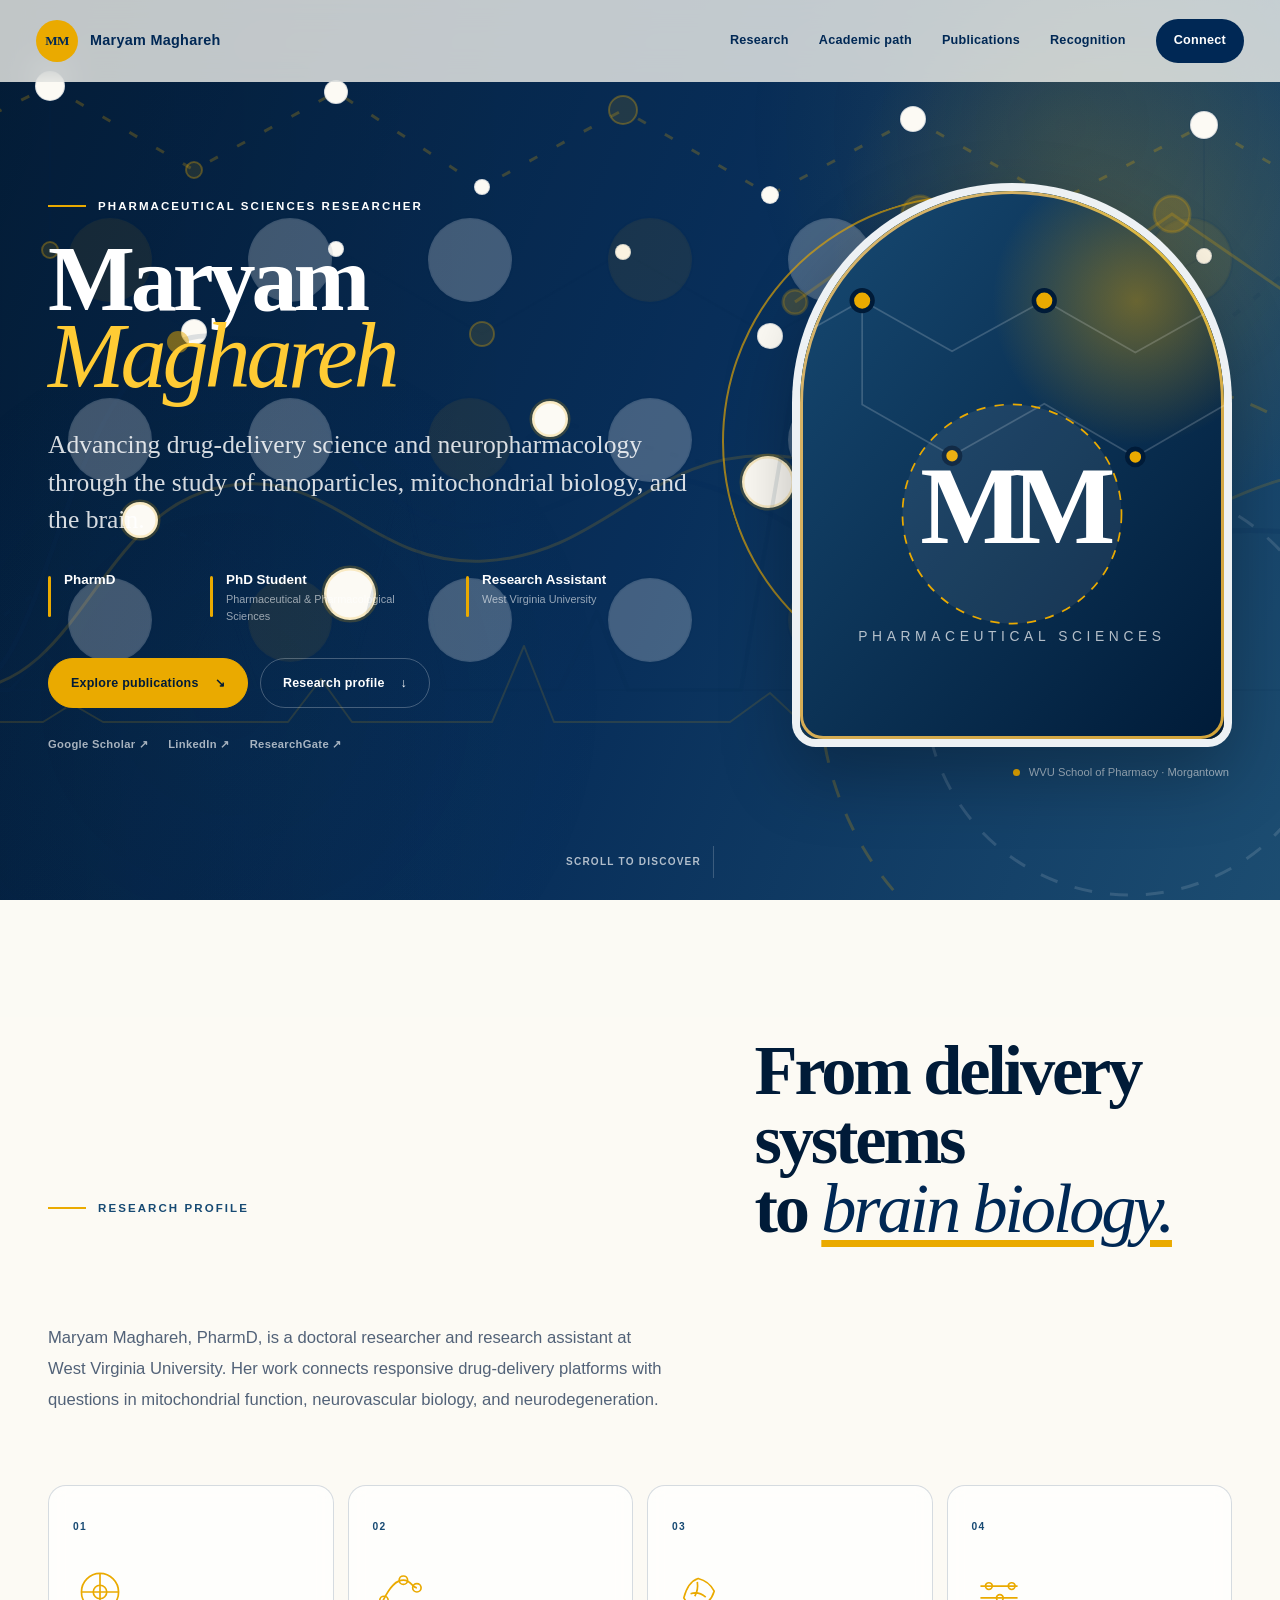
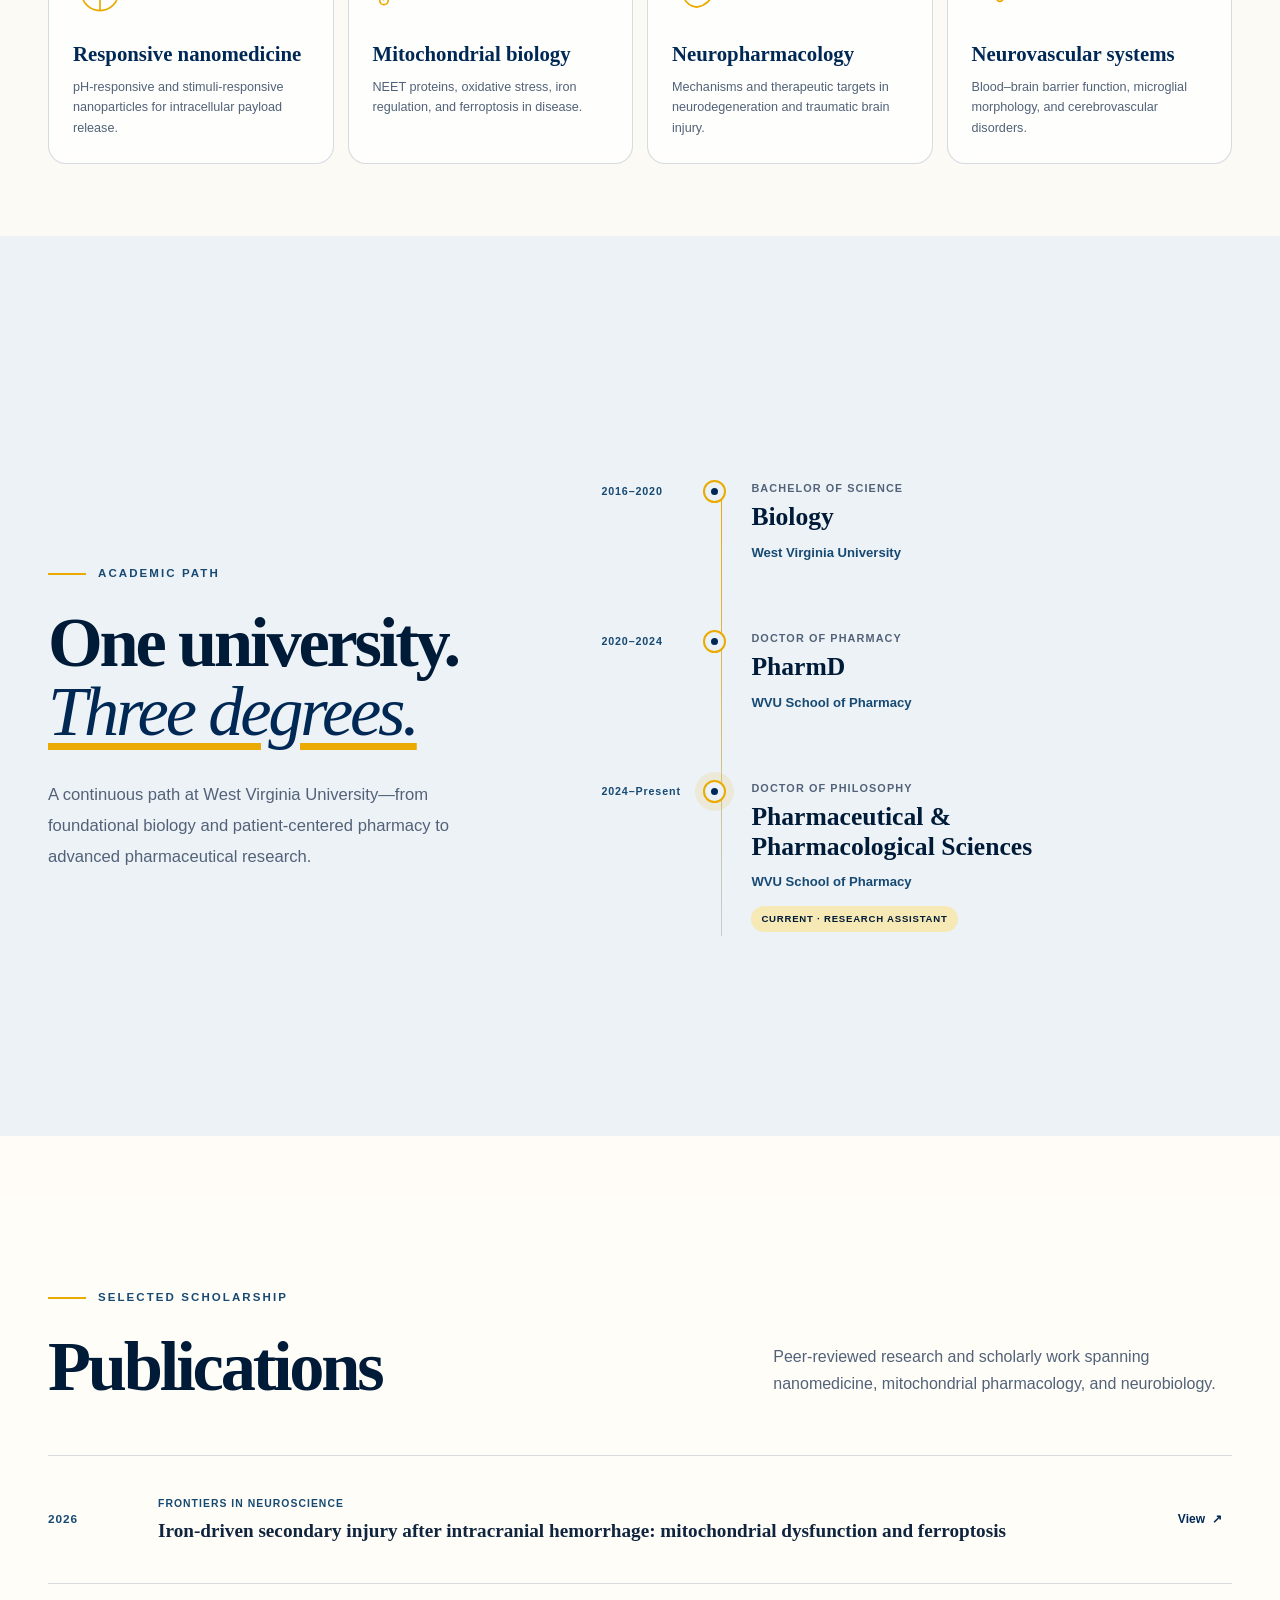
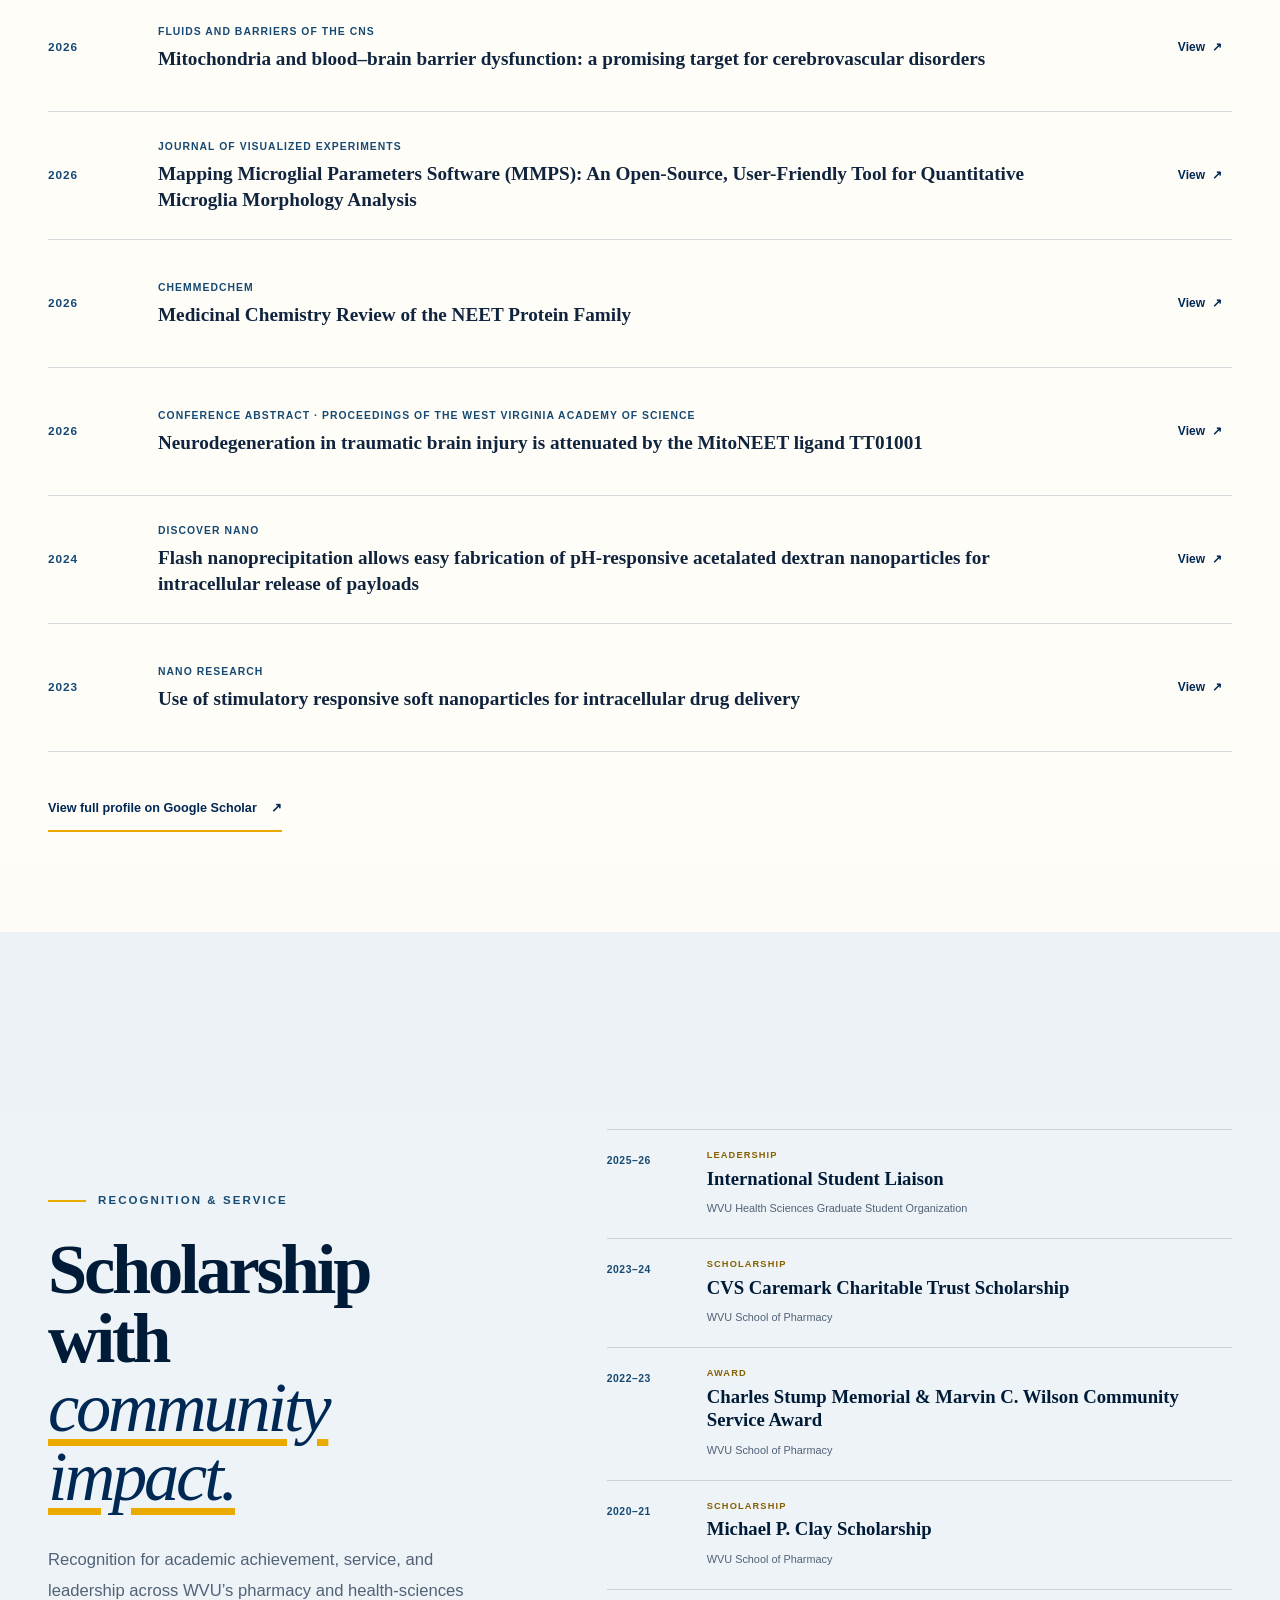
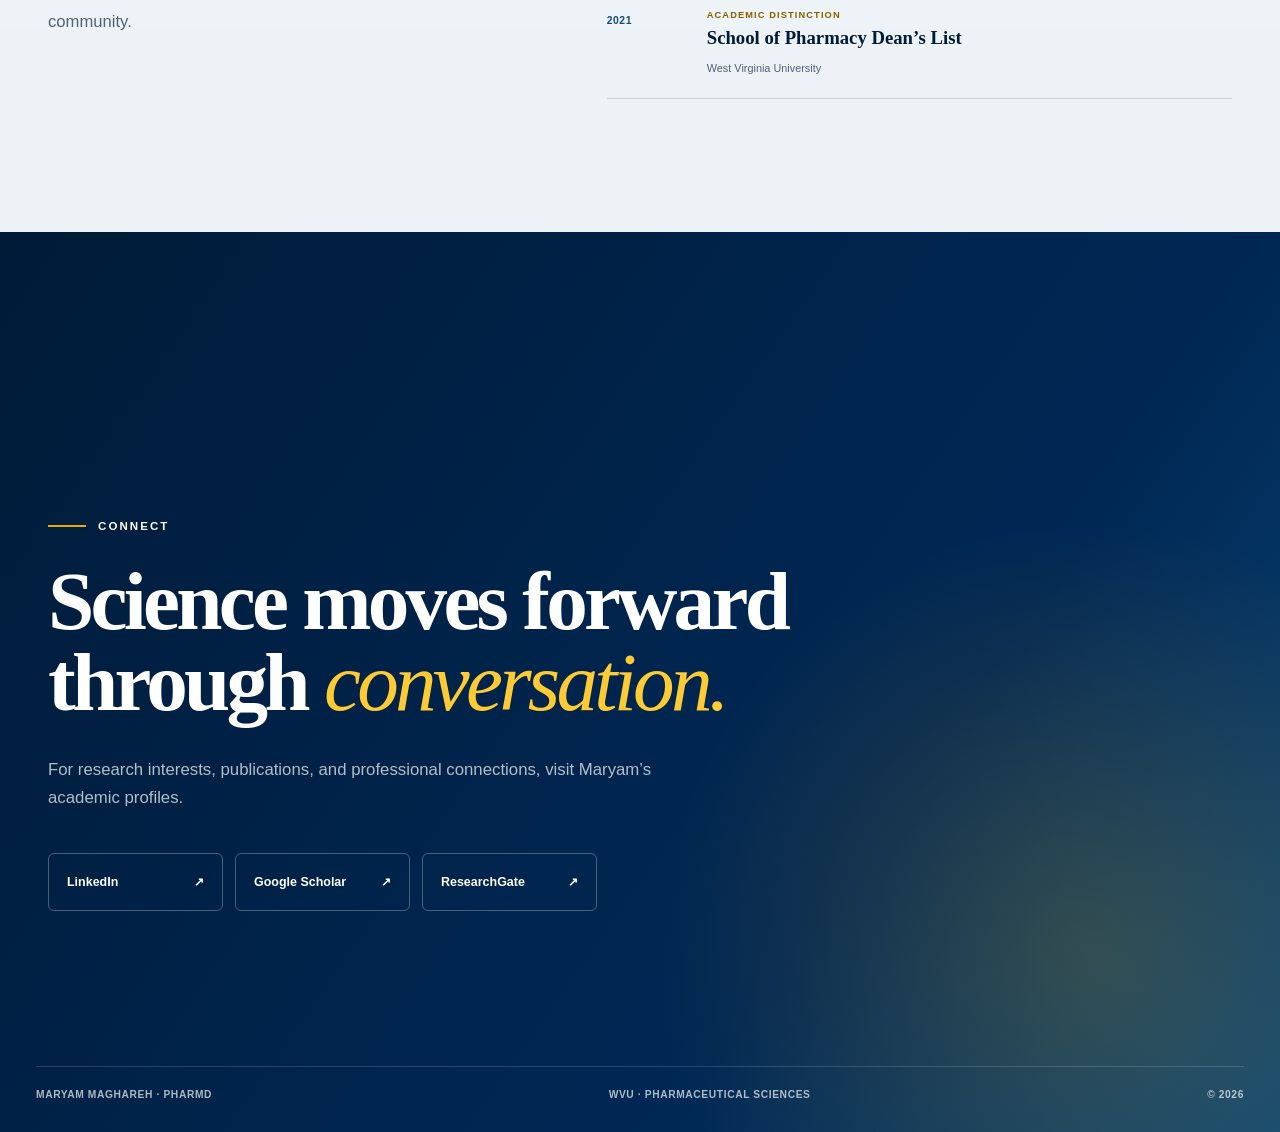
==== index.html @ 82317352 "Add files via upload" ====
<!doctype html>
<html lang="en">
<head>
  <meta charset="utf-8">
  <meta name="viewport" content="width=device-width, initial-scale=1">
  <meta name="theme-color" content="#002855">
  <meta name="description" content="Maryam Maghareh, PharmD — PhD student and research assistant in Pharmaceutical and Pharmacological Sciences at West Virginia University.">
  <meta property="og:title" content="Maryam Maghareh | Pharmaceutical Sciences">
  <meta property="og:description" content="Drug-delivery science, mitochondrial biology, and neuropharmacology at West Virginia University.">
  <meta property="og:type" content="website">
  <meta property="og:url" content="https://srasoulhosseini.github.io/maryammaghareh/">
  <title>Maryam Maghareh | Pharmaceutical Sciences</title>
  <link rel="canonical" href="https://srasoulhosseini.github.io/maryammaghareh/">
  <link rel="icon" href="assets/favicon.svg" type="image/svg+xml">
  <link rel="stylesheet" href="styles.css">
  <script src="script.js" defer></script>
  <script type="application/ld+json">
  {
    "@context": "https://schema.org",
    "@type": "Person",
    "name": "Maryam Maghareh",
    "honorificSuffix": "PharmD",
    "jobTitle": "PhD Student and Research Assistant",
    "affiliation": {
      "@type": "CollegeOrUniversity",
      "name": "West Virginia University"
    },
    "alumniOf": {
      "@type": "CollegeOrUniversity",
      "name": "West Virginia University"
    },
    "sameAs": [
      "https://www.linkedin.com/in/maryam-maghareh",
      "https://scholar.google.com/citations?user=mnjr1HwAAAAJ&hl=en",
      "https://www.researchgate.net/profile/Maryam-Maghareh"
    ]
  }
  </script>
</head>

<body data-scene="hero">
  <a class="skip-link" href="#main-content">Skip to content</a>

  <div class="science-background" aria-hidden="true">
    <svg viewBox="0 0 1600 900" preserveAspectRatio="xMidYMid slice" focusable="false">
      <g class="scene scene--hero">
        <path class="bond bond--flow" d="M70 155 210 86l144 84 142-78 146 95 141-77 147 85 143-76 146 82 145-76 176 101"/>
        <path class="bond" d="M210 86v164l144 82 142-83 146 85 141-82 147 84 143-81 146 83 145-82v-131"/>
        <g class="molecule-nodes">
          <circle cx="70" cy="155" r="9"/><circle cx="210" cy="86" r="15"/><circle cx="354" cy="170" r="8"/>
          <circle cx="496" cy="92" r="12"/><circle cx="642" cy="187" r="8"/><circle cx="783" cy="110" r="14"/>
          <circle cx="930" cy="195" r="9"/><circle cx="1073" cy="119" r="13"/><circle cx="1219" cy="201" r="8"/>
          <circle cx="1364" cy="125" r="14"/><circle cx="1540" cy="226" r="9"/>
          <circle cx="210" cy="250" r="8"/><circle cx="354" cy="332" r="13"/><circle cx="496" cy="249" r="8"/>
          <circle cx="642" cy="334" r="12"/><circle cx="783" cy="252" r="8"/><circle cx="930" cy="336" r="13"/>
          <circle cx="1073" cy="255" r="8"/><circle cx="1219" cy="338" r="12"/><circle cx="1364" cy="256" r="8"/>
        </g>
      </g>

      <g class="scene scene--research">
        <path class="axis" d="M125 690V250M125 690H1480"/>
        <path class="kinetic-line" d="M125 690c82-5 95-297 213-348 93-41 156 136 245 174 97 41 162-54 256-37 103 18 164 105 267 108 116 3 200-78 374-51"/>
        <path class="kinetic-line kinetic-line--ghost" d="M125 690c115-7 133-171 248-201 116-30 153 78 271 72 123-6 167-114 296-105 110 8 174 100 291 95 95-4 150-64 249-80"/>
        <circle class="moving-particle" cx="338" cy="342" r="11"/>
      </g>

      <g class="scene scene--path">
        <path class="path-bond" d="M100 660 300 520l210 74 200-175 218 63 197-198 218 73 165-136"/>
        <g class="path-nodes">
          <circle cx="100" cy="660" r="26"/><circle cx="300" cy="520" r="18"/><circle cx="510" cy="594" r="26"/>
          <circle cx="710" cy="419" r="18"/><circle cx="928" cy="482" r="26"/><circle cx="1125" cy="284" r="18"/>
          <circle cx="1343" cy="357" r="26"/><circle cx="1508" cy="221" r="18"/>
        </g>
      </g>

      <g class="scene scene--publications">
        <path class="peak-line" d="M60 690h110l34-38 29 38h107l43-105 34 105h92l54-219 42 219h114l38-78 31 78h113l56-329 45 329h102l37-126 37 126h116"/>
        <path class="peak-line peak-line--second" d="M60 722h143l29-18 31 18h185l33-43 31 43h140l32-76 30 76h176l40-29 31 29h185l42-59 35 59h132"/>
      </g>

      <g class="scene scene--recognition">
        <g class="assay-grid">
          <circle cx="270" cy="260" r="42"/><circle cx="450" cy="260" r="42"/><circle cx="630" cy="260" r="42"/><circle cx="810" cy="260" r="42"/><circle cx="990" cy="260" r="42"/><circle cx="1170" cy="260" r="42"/><circle cx="1350" cy="260" r="42"/>
          <circle cx="270" cy="440" r="42"/><circle cx="450" cy="440" r="42"/><circle cx="630" cy="440" r="42"/><circle cx="810" cy="440" r="42"/><circle cx="990" cy="440" r="42"/><circle cx="1170" cy="440" r="42"/><circle cx="1350" cy="440" r="42"/>
          <circle cx="270" cy="620" r="42"/><circle cx="450" cy="620" r="42"/><circle cx="630" cy="620" r="42"/><circle cx="810" cy="620" r="42"/><circle cx="990" cy="620" r="42"/><circle cx="1170" cy="620" r="42"/><circle cx="1350" cy="620" r="42"/>
        </g>
      </g>

      <g class="scene scene--contact">
        <circle class="contact-ring" cx="1290" cy="690" r="310"/>
        <circle class="contact-ring contact-ring--inner" cx="1290" cy="690" r="205"/>
        <path class="contact-bond" d="M955 302 1080 214l124 88 128-88 128 88"/>
        <circle class="contact-node" cx="955" cy="302" r="12"/><circle class="contact-node" cx="1080" cy="214" r="18"/>
        <circle class="contact-node" cx="1204" cy="302" r="12"/><circle class="contact-node" cx="1332" cy="214" r="18"/>
        <circle class="contact-node" cx="1460" cy="302" r="12"/>
      </g>
    </svg>
  </div>

  <header class="site-header" data-header>
    <a class="brand" href="#home" aria-label="Maryam Maghareh — home">
      <span class="brand-mark" aria-hidden="true">MM</span>
      <span class="brand-name">Maryam Maghareh</span>
    </a>
    <button class="menu-button" type="button" aria-expanded="false" aria-controls="site-nav" data-menu-button>
      <span class="sr-only">Open navigation</span>
      <span></span><span></span>
    </button>
    <nav class="site-nav" id="site-nav" aria-label="Primary navigation" data-nav>
      <a href="#research">Research</a>
      <a href="#path">Academic path</a>
      <a href="#publications">Publications</a>
      <a href="#recognition">Recognition</a>
      <a class="nav-contact" href="#contact">Connect</a>
    </nav>
  </header>

  <main id="main-content">
    <section class="panel hero" id="home" data-scene="hero" aria-labelledby="hero-title">
      <div class="section-shell hero-grid">
        <div class="hero-copy reveal">
          <p class="eyebrow"><span></span> Pharmaceutical sciences researcher</p>
          <h1 id="hero-title">Maryam<br><em>Maghareh</em></h1>
          <p class="hero-lede">Advancing drug-delivery science and neuropharmacology through the study of nanoparticles, mitochondrial biology, and the brain.</p>
          <div class="role-line" aria-label="Current roles">
            <span><b>PharmD</b></span>
            <span><b>PhD Student</b><small>Pharmaceutical &amp; Pharmacological Sciences</small></span>
            <span><b>Research Assistant</b><small>West Virginia University</small></span>
          </div>
          <div class="hero-actions">
            <a class="button button--gold" href="#publications">Explore publications <span aria-hidden="true">↘</span></a>
            <a class="button button--quiet" href="#research">Research profile <span aria-hidden="true">↓</span></a>
          </div>
          <div class="profile-links" aria-label="Academic profiles">
            <a href="https://scholar.google.com/citations?user=mnjr1HwAAAAJ&amp;hl=en" target="_blank" rel="noreferrer">Google Scholar <span aria-hidden="true">↗</span></a>
            <a href="https://www.linkedin.com/in/maryam-maghareh" target="_blank" rel="noreferrer">LinkedIn <span aria-hidden="true">↗</span></a>
            <a href="https://www.researchgate.net/profile/Maryam-Maghareh" target="_blank" rel="noreferrer">ResearchGate <span aria-hidden="true">↗</span></a>
          </div>
        </div>

        <div class="portrait-column reveal reveal--delay">
          <div class="portrait-orbit" aria-hidden="true"></div>
          <figure class="portrait-frame" data-portrait-frame>
            <div class="portrait-fallback" aria-hidden="true">
              <img src="assets/portrait-fallback.svg" alt="">
            </div>
            <img class="portrait-image" src="assets/maryam-portrait.jpg" data-remote-src="https://i1.rgstatic.net/ii/profile.image/11431281284751295-1729455371348_Q512/Maryam-Maghareh.jpg" alt="Portrait of Maryam Maghareh" width="760" height="950">
          </figure>
          <p class="portrait-note"><span></span> WVU School of Pharmacy · Morgantown</p>
        </div>
      </div>
      <a class="scroll-cue" href="#research"><span>Scroll to discover</span><i aria-hidden="true"></i></a>
    </section>

    <section class="panel research" id="research" data-scene="research" aria-labelledby="research-title">
      <div class="section-shell">
        <div class="section-intro reveal">
          <p class="eyebrow"><span></span> Research profile</p>
          <h2 id="research-title">From delivery systems<br>to <em>brain biology.</em></h2>
          <p class="section-summary">Maryam Maghareh, PharmD, is a doctoral researcher and research assistant at West Virginia University. Her work connects responsive drug-delivery platforms with questions in mitochondrial function, neurovascular biology, and neurodegeneration.</p>
        </div>

        <div class="focus-grid reveal reveal--delay">
          <article class="focus-card">
            <span class="focus-number">01</span>
            <svg viewBox="0 0 64 64" aria-hidden="true"><circle cx="32" cy="32" r="8"/><circle cx="32" cy="32" r="22"/><path d="M10 32h44M32 10v44"/></svg>
            <h3>Responsive nanomedicine</h3>
            <p>pH-responsive and stimuli-responsive nanoparticles for intracellular payload release.</p>
          </article>
          <article class="focus-card">
            <span class="focus-number">02</span>
            <svg viewBox="0 0 64 64" aria-hidden="true"><path d="M12 42c9-18 16-24 24-24 9 0 11 9 16 9"/><circle cx="13" cy="42" r="5"/><circle cx="36" cy="18" r="5"/><circle cx="52" cy="27" r="5"/></svg>
            <h3>Mitochondrial biology</h3>
            <p>NEET proteins, oxidative stress, iron regulation, and ferroptosis in disease.</p>
          </article>
          <article class="focus-card">
            <span class="focus-number">03</span>
            <svg viewBox="0 0 64 64" aria-hidden="true"><path d="M14 39c3-12 8-20 17-23 8 2 15 7 19 15-3 10-10 17-21 19-7-1-12-5-15-11Z"/><path d="M22 34c6-2 12-1 18 4M30 20c1 7 0 12-3 17"/></svg>
            <h3>Neuropharmacology</h3>
            <p>Mechanisms and therapeutic targets in neurodegeneration and traumatic brain injury.</p>
          </article>
          <article class="focus-card">
            <span class="focus-number">04</span>
            <svg viewBox="0 0 64 64" aria-hidden="true"><path d="M10 25h44M10 39h44"/><circle cx="20" cy="25" r="4"/><circle cx="33" cy="39" r="4"/><circle cx="47" cy="25" r="4"/></svg>
            <h3>Neurovascular systems</h3>
            <p>Blood–brain barrier function, microglial morphology, and cerebrovascular disorders.</p>
          </article>
        </div>
      </div>
    </section>

    <section class="panel academic-path" id="path" data-scene="path" aria-labelledby="path-title">
      <div class="section-shell path-layout">
        <div class="path-heading reveal">
          <p class="eyebrow"><span></span> Academic path</p>
          <h2 id="path-title">One university.<br><em>Three degrees.</em></h2>
          <p class="section-summary">A continuous path at West Virginia University—from foundational biology and patient-centered pharmacy to advanced pharmaceutical research.</p>
        </div>

        <ol class="degree-timeline reveal reveal--delay">
          <li>
            <div class="degree-year">2016–2020</div>
            <div class="degree-marker" aria-hidden="true"><span></span></div>
            <div class="degree-copy">
              <p>Bachelor of Science</p>
              <h3>Biology</h3>
              <span>West Virginia University</span>
            </div>
          </li>
          <li>
            <div class="degree-year">2020–2024</div>
            <div class="degree-marker" aria-hidden="true"><span></span></div>
            <div class="degree-copy">
              <p>Doctor of Pharmacy</p>
              <h3>PharmD</h3>
              <span>WVU School of Pharmacy</span>
            </div>
          </li>
          <li class="is-current">
            <div class="degree-year">2024–Present</div>
            <div class="degree-marker" aria-hidden="true"><span></span></div>
            <div class="degree-copy">
              <p>Doctor of Philosophy</p>
              <h3>Pharmaceutical &amp;<br>Pharmacological Sciences</h3>
              <span>WVU School of Pharmacy</span>
              <small>Current · Research Assistant</small>
            </div>
          </li>
        </ol>
      </div>
    </section>

    <section class="panel panel--long publications" id="publications" data-scene="publications" aria-labelledby="publications-title">
      <div class="section-shell">
        <div class="publications-heading reveal">
          <div>
            <p class="eyebrow"><span></span> Selected scholarship</p>
            <h2 id="publications-title">Publications</h2>
          </div>
          <p>Peer-reviewed research and scholarly work spanning nanomedicine, mitochondrial pharmacology, and neurobiology.</p>
        </div>

        <ol class="publication-list reveal reveal--delay">
          <li>
            <span class="pub-year">2026</span>
            <div class="pub-copy">
              <p>Frontiers in Neuroscience</p>
              <h3>Iron-driven secondary injury after intracranial hemorrhage: mitochondrial dysfunction and ferroptosis</h3>
            </div>
            <a href="https://www.frontiersin.org/journals/neuroscience/articles/10.3389/fnins.2026.1838011/full" target="_blank" rel="noreferrer" aria-label="Open Iron-driven secondary injury publication"><span>View</span> ↗</a>
          </li>
          <li>
            <span class="pub-year">2026</span>
            <div class="pub-copy">
              <p>Fluids and Barriers of the CNS</p>
              <h3>Mitochondria and blood–brain barrier dysfunction: a promising target for cerebrovascular disorders</h3>
            </div>
            <a href="https://link.springer.com/article/10.1186/s12987-026-00854-x" target="_blank" rel="noreferrer" aria-label="Open Mitochondria and blood-brain barrier dysfunction publication"><span>View</span> ↗</a>
          </li>
          <li>
            <span class="pub-year">2026</span>
            <div class="pub-copy">
              <p>Journal of Visualized Experiments</p>
              <h3>Mapping Microglial Parameters Software (MMPS): An Open-Source, User-Friendly Tool for Quantitative Microglia Morphology Analysis</h3>
            </div>
            <a href="https://pubmed.ncbi.nlm.nih.gov/42574444/" target="_blank" rel="noreferrer" aria-label="Open MMPS publication"><span>View</span> ↗</a>
          </li>
          <li>
            <span class="pub-year">2026</span>
            <div class="pub-copy">
              <p>ChemMedChem</p>
              <h3>Medicinal Chemistry Review of the NEET Protein Family</h3>
            </div>
            <a href="https://doi.org/10.1002/cmdc.202500969" target="_blank" rel="noreferrer" aria-label="Open NEET Protein Family review"><span>View</span> ↗</a>
          </li>
          <li>
            <span class="pub-year">2026</span>
            <div class="pub-copy">
              <p>Conference abstract · Proceedings of the West Virginia Academy of Science</p>
              <h3>Neurodegeneration in traumatic brain injury is attenuated by the MitoNEET ligand TT01001</h3>
            </div>
            <a href="https://doi.org/10.55632/pwvas.v98i1.1233" target="_blank" rel="noreferrer" aria-label="Open MitoNEET ligand publication"><span>View</span> ↗</a>
          </li>
          <li>
            <span class="pub-year">2024</span>
            <div class="pub-copy">
              <p>Discover Nano</p>
              <h3>Flash nanoprecipitation allows easy fabrication of pH-responsive acetalated dextran nanoparticles for intracellular release of payloads</h3>
            </div>
            <a href="https://doi.org/10.1186/s11671-023-03947-w" target="_blank" rel="noreferrer" aria-label="Open flash nanoprecipitation publication"><span>View</span> ↗</a>
          </li>
          <li>
            <span class="pub-year">2023</span>
            <div class="pub-copy">
              <p>Nano Research</p>
              <h3>Use of stimulatory responsive soft nanoparticles for intracellular drug delivery</h3>
            </div>
            <a href="https://doi.org/10.1007/s12274-022-5267-5" target="_blank" rel="noreferrer" aria-label="Open responsive soft nanoparticles publication"><span>View</span> ↗</a>
          </li>
        </ol>

        <a class="all-work-link reveal" href="https://scholar.google.com/citations?user=mnjr1HwAAAAJ&amp;hl=en" target="_blank" rel="noreferrer">View full profile on Google Scholar <span aria-hidden="true">↗</span></a>
      </div>
    </section>

    <section class="panel recognition" id="recognition" data-scene="recognition" aria-labelledby="recognition-title">
      <div class="section-shell recognition-layout">
        <div class="recognition-heading reveal">
          <p class="eyebrow"><span></span> Recognition &amp; service</p>
          <h2 id="recognition-title">Scholarship with<br><em>community impact.</em></h2>
          <p class="section-summary">Recognition for academic achievement, service, and leadership across WVU’s pharmacy and health-sciences community.</p>
        </div>

        <div class="recognition-list reveal reveal--delay">
          <article>
            <span>2025–26</span>
            <div><p>Leadership</p><h3>International Student Liaison</h3><small>WVU Health Sciences Graduate Student Organization</small></div>
          </article>
          <article>
            <span>2023–24</span>
            <div><p>Scholarship</p><h3>CVS Caremark Charitable Trust Scholarship</h3><small>WVU School of Pharmacy</small></div>
          </article>
          <article>
            <span>2022–23</span>
            <div><p>Award</p><h3>Charles Stump Memorial &amp; Marvin C. Wilson Community Service Award</h3><small>WVU School of Pharmacy</small></div>
          </article>
          <article>
            <span>2020–21</span>
            <div><p>Scholarship</p><h3>Michael P. Clay Scholarship</h3><small>WVU School of Pharmacy</small></div>
          </article>
          <article>
            <span>2021</span>
            <div><p>Academic distinction</p><h3>School of Pharmacy Dean’s List</h3><small>West Virginia University</small></div>
          </article>
        </div>
      </div>
    </section>

    <section class="panel contact" id="contact" data-scene="contact" aria-labelledby="contact-title">
      <div class="section-shell contact-content reveal">
        <p class="eyebrow eyebrow--light"><span></span> Connect</p>
        <h2 id="contact-title">Science moves forward<br>through <em>conversation.</em></h2>
        <p>For research interests, publications, and professional connections, visit Maryam’s academic profiles.</p>
        <div class="contact-links">
          <a href="https://www.linkedin.com/in/maryam-maghareh" target="_blank" rel="noreferrer"><span>LinkedIn</span><b aria-hidden="true">↗</b></a>
          <a href="https://scholar.google.com/citations?user=mnjr1HwAAAAJ&amp;hl=en" target="_blank" rel="noreferrer"><span>Google Scholar</span><b aria-hidden="true">↗</b></a>
          <a href="https://www.researchgate.net/profile/Maryam-Maghareh" target="_blank" rel="noreferrer"><span>ResearchGate</span><b aria-hidden="true">↗</b></a>
        </div>
      </div>
      <footer class="site-footer">
        <span>Maryam Maghareh · PharmD</span>
        <span>WVU · Pharmaceutical Sciences</span>
        <span>© <b data-year>2026</b></span>
      </footer>
    </section>
  </main>
</body>
</html>
---- styles.css ----
:root {
  --navy: #002855;
  --navy-deep: #001b38;
  --navy-soft: #174a73;
  --gold: #eaaa00;
  --gold-bright: #ffcb34;
  --gold-soft: #f7e9b5;
  --ivory: #fcfaf4;
  --paper: #fffdf8;
  --mist: #eaf1f7;
  --ink: #10243e;
  --muted: #526278;
  --line: rgba(0, 40, 85, .16);
  --white: #fff;
  --serif: Georgia, "Times New Roman", serif;
  --sans: Inter, ui-sans-serif, -apple-system, BlinkMacSystemFont, "Segoe UI", sans-serif;
  --shell: min(1240px, calc(100vw - 96px));
  --header-height: 82px;
  --ease: cubic-bezier(.2, .7, .2, 1);
}

* {
  box-sizing: border-box;
}

html {
  scroll-behavior: smooth;
  scroll-padding-top: var(--header-height);
}

body {
  margin: 0;
  color: var(--ink);
  background: var(--ivory);
  font-family: var(--sans);
  font-size: 16px;
  line-height: 1.65;
  text-rendering: optimizeLegibility;
  -webkit-font-smoothing: antialiased;
}

body.menu-open {
  overflow: hidden;
}

a {
  color: inherit;
  text-decoration: none;
}

button,
a {
  -webkit-tap-highlight-color: transparent;
}

button,
input,
textarea,
select {
  font: inherit;
}

img,
svg {
  display: block;
  max-width: 100%;
}

::selection {
  color: var(--navy-deep);
  background: var(--gold-bright);
}

:focus-visible {
  outline: 3px solid var(--gold);
  outline-offset: 4px;
}

.sr-only {
  position: absolute;
  width: 1px;
  height: 1px;
  padding: 0;
  margin: -1px;
  overflow: hidden;
  clip: rect(0, 0, 0, 0);
  white-space: nowrap;
  border: 0;
}

.skip-link {
  position: fixed;
  top: 12px;
  left: 12px;
  z-index: 1000;
  padding: 10px 16px;
  color: var(--white);
  background: var(--navy);
  border-radius: 4px;
  transform: translateY(-160%);
  transition: transform .2s ease;
}

.skip-link:focus {
  transform: translateY(0);
}

.science-background {
  position: fixed;
  inset: 0;
  z-index: 2;
  overflow: hidden;
  pointer-events: none;
  background:
    radial-gradient(circle at 83% 14%, rgba(234, 170, 0, .08), transparent 24%),
    radial-gradient(circle at 18% 78%, rgba(23, 74, 115, .06), transparent 30%);
}

.science-background::after {
  position: absolute;
  inset: 0;
  content: "";
  background-image: radial-gradient(rgba(0, 40, 85, .065) .7px, transparent .7px);
  background-size: 22px 22px;
  mask-image: linear-gradient(to bottom, rgba(0, 0, 0, .45), transparent 85%);
}

.science-background > svg {
  width: 100%;
  height: 100%;
}

.scene {
  opacity: 0;
  transition: opacity 1s var(--ease);
}

body[data-scene="hero"] .scene--hero,
body[data-scene="research"] .scene--research,
body[data-scene="path"] .scene--path,
body[data-scene="publications"] .scene--publications,
body[data-scene="recognition"] .scene--recognition,
body[data-scene="contact"] .scene--contact {
  opacity: 1;
}

.bond,
.path-bond,
.contact-bond {
  fill: none;
  stroke: rgba(0, 40, 85, .1);
  stroke-width: 2;
}

.bond--flow {
  stroke: rgba(234, 170, 0, .24);
  stroke-width: 3;
  stroke-dasharray: 9 22;
  animation: bond-flow 18s linear infinite;
}

.molecule-nodes circle {
  fill: var(--ivory);
  stroke: rgba(0, 40, 85, .15);
  stroke-width: 2;
  transform-box: fill-box;
  transform-origin: center;
  animation: node-drift 7s ease-in-out infinite alternate;
}

.molecule-nodes circle:nth-child(3n) {
  fill: rgba(234, 170, 0, .12);
  stroke: rgba(234, 170, 0, .32);
  animation-delay: -3s;
}

.axis {
  fill: none;
  stroke: rgba(0, 40, 85, .08);
  stroke-width: 2;
}

.kinetic-line {
  fill: none;
  stroke: rgba(0, 40, 85, .13);
  stroke-width: 5;
  stroke-linecap: round;
}

.kinetic-line--ghost {
  stroke: rgba(234, 170, 0, .16);
  stroke-width: 3;
}

.moving-particle {
  fill: var(--gold);
  opacity: .5;
  animation: particle-pulse 5s ease-in-out infinite;
}

.path-bond {
  stroke: rgba(0, 40, 85, .1);
  stroke-width: 4;
  stroke-dasharray: 8 18;
  animation: bond-flow 25s linear infinite;
}

.path-nodes circle {
  fill: var(--ivory);
  stroke: rgba(234, 170, 0, .2);
  stroke-width: 5;
}

.peak-line {
  fill: none;
  stroke: rgba(0, 40, 85, .1);
  stroke-width: 4;
  stroke-linecap: round;
  stroke-linejoin: round;
}

.peak-line--second {
  stroke: rgba(234, 170, 0, .14);
  stroke-width: 2;
}

.assay-grid circle {
  fill: rgba(255, 255, 255, .24);
  stroke: rgba(0, 40, 85, .08);
  stroke-width: 3;
}

.assay-grid circle:nth-child(3n + 1) {
  fill: rgba(234, 170, 0, .08);
  animation: assay-breathe 6s ease-in-out infinite alternate;
  transform-box: fill-box;
  transform-origin: center;
}

.contact-ring,
.contact-bond,
.contact-node {
  fill: none;
  stroke: rgba(234, 170, 0, .23);
  stroke-width: 3;
}

.contact-ring {
  stroke-dasharray: 18 18;
  animation: ring-turn 45s linear infinite;
  transform-box: fill-box;
  transform-origin: center;
}

.contact-ring--inner {
  stroke: rgba(255, 255, 255, .13);
  animation-direction: reverse;
  animation-duration: 32s;
}

.contact-node {
  fill: rgba(234, 170, 0, .22);
}

@keyframes bond-flow {
  to { stroke-dashoffset: -62; }
}

@keyframes node-drift {
  to { transform: translate3d(0, -9px, 0); }
}

@keyframes particle-pulse {
  50% { opacity: .16; transform: scale(.78); }
}

@keyframes assay-breathe {
  to { transform: scale(1.15); }
}

@keyframes ring-turn {
  to { transform: rotate(360deg); }
}

.site-header {
  position: fixed;
  inset: 0 0 auto;
  z-index: 100;
  display: flex;
  align-items: center;
  justify-content: space-between;
  width: 100%;
  height: var(--header-height);
  padding-inline: max(36px, calc((100vw - 1240px) / 2));
  color: var(--navy);
  background: rgba(252, 250, 244, .77);
  border-bottom: 1px solid transparent;
  backdrop-filter: blur(16px);
  -webkit-backdrop-filter: blur(16px);
  transition: background .35s ease, border-color .35s ease, color .35s ease;
}

.site-header.is-scrolled {
  border-color: var(--line);
  background: rgba(252, 250, 244, .93);
}

body[data-scene="contact"] .site-header {
  color: var(--white);
  background: rgba(0, 27, 56, .76);
  border-color: rgba(255, 255, 255, .12);
}

.brand {
  display: inline-flex;
  align-items: center;
  gap: 12px;
  min-height: 44px;
  font-size: .9rem;
  font-weight: 700;
  letter-spacing: .02em;
}

.brand-mark {
  display: grid;
  width: 42px;
  height: 42px;
  color: var(--navy);
  background: var(--gold);
  border-radius: 50%;
  place-items: center;
  font-family: var(--serif);
  font-size: .82rem;
  font-weight: 700;
  letter-spacing: -.04em;
}

.site-nav {
  display: flex;
  align-items: center;
  gap: 30px;
}

.site-nav a {
  position: relative;
  display: inline-flex;
  align-items: center;
  min-height: 44px;
  font-size: .79rem;
  font-weight: 650;
  letter-spacing: .02em;
}

.site-nav a:not(.nav-contact)::after {
  position: absolute;
  right: 0;
  bottom: 6px;
  left: 0;
  height: 2px;
  content: "";
  background: var(--gold);
  transform: scaleX(0);
  transform-origin: right;
  transition: transform .3s var(--ease);
}

.site-nav a:hover::after,
.site-nav a.is-active::after {
  transform: scaleX(1);
  transform-origin: left;
}

.nav-contact {
  padding: 0 18px;
  color: var(--white);
  background: var(--navy);
  border-radius: 999px;
}

body[data-scene="contact"] .nav-contact {
  color: var(--navy-deep);
  background: var(--gold);
}

.menu-button {
  display: none;
  width: 44px;
  height: 44px;
  padding: 0;
  color: inherit;
  background: transparent;
  border: 0;
}

.menu-button span:not(.sr-only) {
  display: block;
  width: 24px;
  height: 2px;
  margin: 6px auto;
  background: currentColor;
  transition: transform .3s ease;
}

.section-shell {
  position: relative;
  z-index: 3;
  width: var(--shell);
  margin-inline: auto;
}

.panel {
  position: relative;
  display: flex;
  min-height: 100svh;
  padding: calc(var(--header-height) + 54px) 0 72px;
  overflow: clip;
  align-items: center;
}

.panel--long {
  min-height: auto;
  padding-block: calc(var(--header-height) + 70px) 100px;
}

.eyebrow {
  display: flex;
  align-items: center;
  gap: 12px;
  margin: 0 0 25px;
  color: var(--navy-soft);
  font-size: .72rem;
  font-weight: 800;
  letter-spacing: .18em;
  text-transform: uppercase;
}

.eyebrow > span {
  width: 38px;
  height: 2px;
  background: var(--gold);
}

h1,
h2,
h3,
p {
  margin-top: 0;
}

h1,
h2 {
  margin-bottom: 0;
  color: var(--navy-deep);
  font-family: var(--serif);
  font-weight: 600;
  letter-spacing: -.045em;
}

h1 em,
h2 em {
  color: var(--navy);
  font-style: italic;
  font-weight: 400;
  text-decoration: underline;
  text-decoration-color: var(--gold);
  text-decoration-thickness: .1em;
  text-underline-offset: .12em;
}

h1 {
  max-width: 760px;
  font-size: clamp(4.6rem, 7.2vw, 7.6rem);
  line-height: .84;
}

h2 {
  font-size: clamp(3.2rem, 5.5vw, 5.4rem);
  line-height: .98;
}

.section-summary {
  max-width: 620px;
  margin: 34px 0 0;
  color: var(--muted);
  font-size: clamp(1rem, 1.3vw, 1.17rem);
  line-height: 1.85;
}

.reveal {
  opacity: 1;
  transform: none;
}

.js .reveal {
  opacity: 0;
  transform: translateY(28px);
  transition: opacity .8s var(--ease), transform .8s var(--ease);
}

.reveal--delay {
  transition-delay: .13s;
}

.js .reveal.is-visible {
  opacity: 1;
  transform: none;
}

.hero {
  color: var(--white);
  background:
    linear-gradient(112deg, rgba(0, 27, 56, .99) 0%, rgba(0, 40, 85, .97) 53%, rgba(9, 62, 102, .92) 100%);
}

.hero::before {
  position: absolute;
  inset: 0;
  content: "";
  pointer-events: none;
  background:
    radial-gradient(circle at 87% 28%, rgba(234, 170, 0, .19), transparent 22%),
    linear-gradient(90deg, rgba(0, 0, 0, .08), transparent 42%);
}

.hero-grid {
  position: relative;
  display: grid;
  grid-template-columns: minmax(0, 1.18fr) minmax(340px, .82fr);
  gap: clamp(46px, 7vw, 105px);
  align-items: center;
}

.hero .eyebrow,
.hero h1 {
  color: var(--white);
}

.hero h1 em {
  color: var(--gold-bright);
  text-decoration: none;
}

.hero-lede {
  max-width: 700px;
  margin: 30px 0 0;
  color: rgba(255, 255, 255, .84);
  font-family: var(--serif);
  font-size: clamp(1.22rem, 2vw, 1.7rem);
  line-height: 1.48;
}

.role-line {
  display: flex;
  flex-wrap: wrap;
  gap: 18px 30px;
  margin-top: 30px;
}

.role-line > span {
  position: relative;
  display: flex;
  min-width: 132px;
  padding-left: 16px;
  flex-direction: column;
}

.role-line > span::before {
  position: absolute;
  top: 7px;
  bottom: 7px;
  left: 0;
  width: 3px;
  content: "";
  background: var(--gold);
  border-radius: 99px;
}

.role-line b {
  font-size: .84rem;
  font-weight: 700;
}

.role-line small {
  max-width: 210px;
  color: rgba(255, 255, 255, .58);
  font-size: .68rem;
  line-height: 1.5;
}

.hero-actions {
  display: flex;
  flex-wrap: wrap;
  gap: 12px;
  margin-top: 34px;
}

.button {
  display: inline-flex;
  min-height: 50px;
  padding: 0 22px;
  border: 1px solid rgba(255, 255, 255, .25);
  border-radius: 999px;
  align-items: center;
  justify-content: center;
  gap: 16px;
  font-size: .78rem;
  font-weight: 800;
  letter-spacing: .02em;
  transition: transform .25s var(--ease), background .25s ease, border-color .25s ease;
}

.button:hover {
  transform: translateY(-2px);
}

.button--gold {
  color: var(--navy-deep);
  background: var(--gold);
  border-color: var(--gold);
}

.button--gold:hover {
  background: var(--gold-bright);
  border-color: var(--gold-bright);
}

.button--quiet:hover {
  background: rgba(255, 255, 255, .08);
  border-color: rgba(255, 255, 255, .48);
}

.profile-links {
  display: flex;
  flex-wrap: wrap;
  gap: 20px;
  margin-top: 27px;
}

.profile-links a {
  position: relative;
  min-height: 32px;
  color: rgba(255, 255, 255, .65);
  font-size: .7rem;
  font-weight: 700;
  letter-spacing: .03em;
  transition: color .2s ease;
}

.profile-links a:hover {
  color: var(--white);
}

.portrait-column {
  position: relative;
  width: min(100%, 440px);
  justify-self: end;
}

.portrait-frame {
  position: relative;
  z-index: 1;
  width: 100%;
  aspect-ratio: .78;
  margin: 0;
  overflow: hidden;
  background: var(--navy-soft);
  border: 8px solid rgba(255, 255, 255, .92);
  border-radius: 220px 220px 24px 24px;
  box-shadow: 0 28px 70px rgba(0, 0, 0, .27), inset 0 0 0 3px var(--gold);
}

.portrait-image,
.portrait-fallback,
.portrait-fallback img {
  width: 100%;
  height: 100%;
}

.portrait-image {
  position: relative;
  z-index: 2;
  object-fit: cover;
  object-position: center top;
}

.portrait-fallback {
  position: absolute;
  inset: 0;
  z-index: 1;
}

.portrait-fallback img {
  object-fit: cover;
}

.portrait-frame.is-fallback .portrait-image {
  display: none;
}

.portrait-frame::after {
  position: absolute;
  inset: 0;
  z-index: 3;
  content: "";
  pointer-events: none;
  border: 3px solid rgba(234, 170, 0, .9);
  border-radius: inherit;
  mix-blend-mode: screen;
}

.portrait-orbit {
  position: absolute;
  z-index: 0;
  width: 112%;
  aspect-ratio: 1;
  top: 2%;
  left: -16%;
  border: 2px solid rgba(234, 170, 0, .65);
  border-right-color: transparent;
  border-bottom-color: transparent;
  border-radius: 50%;
  transform: rotate(-18deg);
  animation: orbit-sway 9s ease-in-out infinite alternate;
}

.portrait-orbit::before,
.portrait-orbit::after {
  position: absolute;
  width: 13px;
  height: 13px;
  content: "";
  background: var(--gold);
  border: 5px solid var(--navy);
  border-radius: 50%;
}

.portrait-orbit::before {
  top: 13%;
  right: 11%;
}

.portrait-orbit::after {
  bottom: 15%;
  left: 7%;
}

@keyframes orbit-sway {
  to { transform: rotate(-10deg); }
}

.portrait-note {
  display: flex;
  justify-content: flex-end;
  align-items: center;
  gap: 9px;
  margin: 16px 3px 0 0;
  color: rgba(255, 255, 255, .61);
  font-size: .7rem;
}

.portrait-note span {
  width: 7px;
  height: 7px;
  background: var(--gold);
  border-radius: 50%;
}

.scroll-cue {
  position: absolute;
  z-index: 3;
  bottom: 22px;
  left: 50%;
  display: flex;
  align-items: center;
  gap: 12px;
  color: rgba(255, 255, 255, .68);
  font-size: .63rem;
  font-weight: 700;
  letter-spacing: .12em;
  text-transform: uppercase;
  transform: translateX(-50%);
}

.scroll-cue i {
  position: relative;
  width: 1px;
  height: 32px;
  overflow: hidden;
  background: rgba(255, 255, 255, .2);
}

.scroll-cue i::after {
  position: absolute;
  inset: 0;
  content: "";
  background: var(--gold);
  animation: scroll-line 1.8s ease-in-out infinite;
  transform: translateY(-100%);
}

@keyframes scroll-line {
  70%, 100% { transform: translateY(100%); }
}

.research {
  background: rgba(252, 250, 244, .82);
}

.research .section-intro {
  display: grid;
  grid-template-columns: 1.05fr .8fr;
  gap: 80px;
  align-items: end;
}

.research .section-summary {
  margin: 0 0 4px;
}

.focus-grid {
  display: grid;
  grid-template-columns: repeat(4, 1fr);
  gap: 14px;
  margin-top: 66px;
}

.focus-card {
  position: relative;
  min-height: 260px;
  padding: 26px 24px 24px;
  overflow: hidden;
  background: rgba(255, 255, 255, .69);
  border: 1px solid var(--line);
  border-radius: 18px;
  backdrop-filter: blur(8px);
  transition: transform .3s var(--ease), border-color .3s ease, box-shadow .3s ease;
}

.focus-card:hover {
  border-color: rgba(234, 170, 0, .65);
  box-shadow: 0 16px 36px rgba(0, 40, 85, .09);
  transform: translateY(-5px);
}

.focus-number {
  color: var(--navy-soft);
  font-size: .64rem;
  font-weight: 800;
  letter-spacing: .12em;
}

.focus-card svg {
  width: 54px;
  height: 54px;
  margin: 26px 0 23px;
  fill: none;
  stroke: var(--gold);
  stroke-width: 2;
}

.focus-card h3 {
  margin-bottom: 10px;
  color: var(--navy);
  font-family: var(--serif);
  font-size: 1.3rem;
  line-height: 1.2;
}

.focus-card p {
  margin-bottom: 0;
  color: var(--muted);
  font-size: .79rem;
  line-height: 1.65;
}

.academic-path {
  background: rgba(234, 241, 247, .84);
}

.path-layout {
  display: grid;
  grid-template-columns: minmax(320px, .82fr) minmax(520px, 1.18fr);
  gap: clamp(70px, 9vw, 145px);
  align-items: center;
}

.degree-timeline {
  position: relative;
  margin: 0;
  padding: 0;
  list-style: none;
}

.degree-timeline::before {
  position: absolute;
  top: 20px;
  bottom: 20px;
  left: 120px;
  width: 1px;
  content: "";
  background: linear-gradient(var(--gold), rgba(0, 40, 85, .18));
}

.degree-timeline li {
  display: grid;
  min-height: 150px;
  grid-template-columns: 90px 36px 1fr;
  gap: 12px;
  align-items: start;
}

.degree-year {
  padding-top: 3px;
  color: var(--navy-soft);
  font-size: .67rem;
  font-weight: 800;
  letter-spacing: .08em;
}

.degree-marker {
  position: relative;
  z-index: 1;
  display: grid;
  width: 23px;
  height: 23px;
  background: var(--mist);
  border: 2px solid var(--gold);
  border-radius: 50%;
  place-items: center;
}

.degree-marker span {
  width: 7px;
  height: 7px;
  background: var(--navy);
  border-radius: 50%;
}

.is-current .degree-marker {
  box-shadow: 0 0 0 8px rgba(234, 170, 0, .12);
}

.degree-copy {
  padding-bottom: 24px;
}

.degree-copy p {
  margin-bottom: 4px;
  color: var(--muted);
  font-size: .68rem;
  font-weight: 750;
  letter-spacing: .1em;
  text-transform: uppercase;
}

.degree-copy h3 {
  margin: 0 0 7px;
  color: var(--navy-deep);
  font-family: var(--serif);
  font-size: clamp(1.45rem, 2vw, 2rem);
  font-weight: 600;
  line-height: 1.14;
}

.degree-copy > span {
  color: var(--navy-soft);
  font-size: .82rem;
  font-weight: 650;
}

.degree-copy small {
  display: block;
  width: max-content;
  margin-top: 12px;
  padding: 5px 10px;
  color: var(--navy-deep);
  background: var(--gold-soft);
  border-radius: 99px;
  font-size: .6rem;
  font-weight: 800;
  letter-spacing: .08em;
  text-transform: uppercase;
}

.publications {
  background: rgba(255, 253, 248, .91);
}

.publications-heading {
  display: grid;
  grid-template-columns: 1fr .7fr;
  gap: 70px;
  align-items: end;
  margin-bottom: 54px;
}

.publications-heading > p {
  max-width: 500px;
  margin-bottom: 4px;
  color: var(--muted);
  font-size: 1rem;
}

.publication-list {
  margin: 0;
  padding: 0;
  border-top: 1px solid var(--line);
  list-style: none;
}

.publication-list li {
  display: grid;
  grid-template-columns: 80px 1fr 62px;
  gap: 30px;
  min-height: 128px;
  padding: 25px 10px 25px 0;
  border-bottom: 1px solid var(--line);
  align-items: center;
  transition: background .25s ease, padding .25s var(--ease);
}

.publication-list li:hover {
  padding-left: 14px;
  background: rgba(234, 170, 0, .055);
}

.pub-year {
  color: var(--navy-soft);
  font-size: .74rem;
  font-weight: 850;
  letter-spacing: .08em;
}

.pub-copy p {
  margin-bottom: 6px;
  color: var(--navy-soft);
  font-size: .65rem;
  font-weight: 800;
  letter-spacing: .1em;
  text-transform: uppercase;
}

.pub-copy h3 {
  max-width: 910px;
  margin: 0;
  color: var(--ink);
  font-family: var(--serif);
  font-size: clamp(1.08rem, 1.5vw, 1.38rem);
  font-weight: 600;
  line-height: 1.38;
}

.publication-list li > a {
  display: inline-flex;
  min-height: 44px;
  color: var(--navy);
  align-items: center;
  justify-content: flex-end;
  gap: 7px;
  font-size: .75rem;
  font-weight: 800;
}

.publication-list li > a:hover {
  color: #8d6500;
}

.all-work-link {
  display: inline-flex;
  min-height: 46px;
  margin-top: 34px;
  color: var(--navy);
  align-items: center;
  gap: 14px;
  font-size: .79rem;
  font-weight: 800;
  border-bottom: 2px solid var(--gold);
}

.recognition {
  background: rgba(234, 241, 247, .82);
}

.recognition-layout {
  display: grid;
  grid-template-columns: minmax(340px, .83fr) minmax(540px, 1.17fr);
  gap: clamp(70px, 9vw, 140px);
  align-items: center;
}

.recognition-list {
  border-top: 1px solid var(--line);
}

.recognition-list article {
  display: grid;
  grid-template-columns: 78px 1fr;
  gap: 22px;
  padding: 18px 4px 18px 0;
  border-bottom: 1px solid var(--line);
  transition: padding .25s var(--ease), background .25s ease;
}

.recognition-list article:hover {
  padding-left: 12px;
  background: rgba(255, 255, 255, .35);
}

.recognition-list article > span {
  padding-top: 4px;
  color: var(--navy-soft);
  font-size: .65rem;
  font-weight: 850;
  letter-spacing: .05em;
}

.recognition-list p {
  margin-bottom: 3px;
  color: #866000;
  font-size: .58rem;
  font-weight: 850;
  letter-spacing: .12em;
  text-transform: uppercase;
}

.recognition-list h3 {
  margin: 0 0 4px;
  color: var(--navy-deep);
  font-family: var(--serif);
  font-size: 1.17rem;
  line-height: 1.25;
}

.recognition-list small {
  color: var(--muted);
  font-size: .68rem;
}

.contact {
  min-height: 100svh;
  color: var(--white);
  background: linear-gradient(125deg, var(--navy-deep), var(--navy) 68%, #0c4778);
  align-items: center;
}

.contact::before {
  position: absolute;
  inset: 0;
  content: "";
  pointer-events: none;
  background: radial-gradient(circle at 85% 80%, rgba(234, 170, 0, .2), transparent 33%);
}

.contact-content {
  position: relative;
  z-index: 1;
}

.eyebrow--light,
.contact h2 {
  color: var(--white);
}

.contact h2 {
  max-width: 900px;
  font-size: clamp(3.7rem, 6.5vw, 6.7rem);
}

.contact h2 em {
  color: var(--gold-bright);
  text-decoration: none;
}

.contact-content > p:not(.eyebrow) {
  max-width: 620px;
  margin: 32px 0 0;
  color: rgba(255, 255, 255, .7);
  font-size: 1.05rem;
}

.contact-links {
  display: flex;
  flex-wrap: wrap;
  gap: 12px;
  margin-top: 42px;
}

.contact-links a {
  display: inline-flex;
  min-width: 175px;
  min-height: 58px;
  padding: 0 18px;
  border: 1px solid rgba(255, 255, 255, .28);
  border-radius: 6px;
  align-items: center;
  justify-content: space-between;
  font-size: .78rem;
  font-weight: 800;
  transition: color .25s ease, background .25s ease, border-color .25s ease, transform .25s var(--ease);
}

.contact-links a:hover {
  color: var(--navy-deep);
  background: var(--gold);
  border-color: var(--gold);
  transform: translateY(-3px);
}

.site-footer {
  position: absolute;
  right: max(36px, calc((100vw - 1240px) / 2));
  bottom: 28px;
  left: max(36px, calc((100vw - 1240px) / 2));
  z-index: 3;
  display: flex;
  justify-content: space-between;
  padding-top: 20px;
  color: rgba(255, 255, 255, .68);
  border-top: 1px solid rgba(255, 255, 255, .15);
  font-size: .64rem;
  font-weight: 650;
  letter-spacing: .06em;
  text-transform: uppercase;
}

.site-footer b {
  font-weight: inherit;
}

@media (min-width: 961px) and (pointer: fine) {
  html {
    scroll-snap-type: y proximity;
  }

  .panel:not(.panel--long) {
    scroll-snap-align: start;
    scroll-snap-stop: normal;
  }
}

@media (max-width: 1080px) {
  :root {
    --shell: min(100% - 64px, 1120px);
  }

  .site-header {
    padding-inline: 32px;
  }

  .hero-grid {
    grid-template-columns: minmax(0, 1.1fr) minmax(310px, .7fr);
    gap: 48px;
  }

  .portrait-column {
    max-width: 360px;
  }

  .focus-grid {
    grid-template-columns: repeat(2, 1fr);
  }

  .focus-card {
    min-height: 225px;
  }

  .path-layout,
  .recognition-layout {
    gap: 65px;
  }

  .site-footer {
    right: 32px;
    left: 32px;
  }
}

@media (max-width: 860px) {
  :root {
    --shell: calc(100% - 42px);
    --header-height: 72px;
  }

  .site-header {
    padding-inline: 21px;
  }

  .menu-open .site-header {
    color: var(--white);
    background: transparent;
    border-color: transparent;
    backdrop-filter: none;
    -webkit-backdrop-filter: none;
  }

  .brand-name {
    display: none;
  }

  .menu-button {
    position: relative;
    z-index: 4;
    display: block;
  }

  .menu-button[aria-expanded="true"] span:nth-child(2) {
    transform: translateY(4px) rotate(45deg);
  }

  .menu-button[aria-expanded="true"] span:nth-child(3) {
    transform: translateY(-4px) rotate(-45deg);
  }

  .site-nav {
    position: fixed;
    inset: 0;
    z-index: 3;
    display: flex;
    padding: 110px 28px 40px;
    color: var(--white);
    background: var(--navy-deep);
    flex-direction: column;
    align-items: stretch;
    justify-content: center;
    gap: 10px;
    opacity: 0;
    pointer-events: none;
    transform: translateY(-12px);
    visibility: hidden;
    transition: opacity .3s ease, transform .3s var(--ease), visibility 0s linear .3s;
  }

  .site-nav.is-open {
    opacity: 1;
    pointer-events: auto;
    transform: none;
    visibility: visible;
    transition-delay: 0s;
  }

  .site-nav a {
    min-height: 55px;
    font-family: var(--serif);
    font-size: 1.75rem;
    font-weight: 600;
  }

  .nav-contact {
    width: max-content;
    margin-top: 20px;
    color: var(--navy-deep);
    background: var(--gold);
    font-family: var(--sans) !important;
    font-size: .85rem !important;
  }

  .panel {
    min-height: auto;
    padding-block: calc(var(--header-height) + 55px) 80px;
  }

  .hero {
    min-height: 100svh;
  }

  .hero-grid {
    grid-template-columns: 1fr;
  }

  .hero-copy {
    padding-top: 28px;
  }

  h1 {
    font-size: clamp(4.1rem, 15vw, 6.2rem);
  }

  .portrait-column {
    width: min(88%, 420px);
    margin: 24px auto 15px;
    justify-self: center;
  }

  .scroll-cue {
    display: none;
  }

  .research .section-intro,
  .publications-heading,
  .path-layout,
  .recognition-layout {
    grid-template-columns: 1fr;
    gap: 45px;
  }

  .research .section-summary {
    margin-top: 0;
  }

  .focus-grid {
    margin-top: 45px;
  }

  .degree-timeline {
    max-width: 660px;
  }

  .publication-list li {
    grid-template-columns: 58px 1fr 50px;
    gap: 18px;
  }

  .contact {
    min-height: 100svh;
    padding-bottom: 130px;
  }
}

@media (max-width: 560px) {
  :root {
    --shell: calc(100% - 32px);
  }

  .site-header {
    padding-inline: 16px;
  }

  .panel {
    padding-block: calc(var(--header-height) + 40px) 65px;
  }

  .hero {
    padding-top: calc(var(--header-height) + 25px);
  }

  h1 {
    font-size: clamp(3.8rem, 20vw, 5.3rem);
  }

  h2,
  .contact h2 {
    font-size: clamp(2.8rem, 14vw, 4.2rem);
  }

  .eyebrow {
    margin-bottom: 18px;
    font-size: .63rem;
  }

  .hero-lede {
    font-size: 1.14rem;
  }

  .role-line {
    gap: 16px;
  }

  .role-line > span {
    width: calc(50% - 8px);
    min-width: 0;
  }

  .role-line > span:last-child {
    width: 100%;
  }

  .button {
    width: 100%;
  }

  .profile-links {
    justify-content: center;
  }

  .portrait-column {
    width: 90%;
  }

  .focus-grid {
    grid-template-columns: 1fr;
  }

  .focus-card {
    min-height: 210px;
  }

  .degree-timeline::before {
    left: 84px;
  }

  .degree-timeline li {
    grid-template-columns: 65px 30px 1fr;
    gap: 8px;
  }

  .degree-marker {
    width: 20px;
    height: 20px;
  }

  .degree-copy h3 {
    font-size: 1.35rem;
  }

  .publication-list li {
    position: relative;
    grid-template-columns: 50px 1fr;
    gap: 12px;
    padding: 22px 40px 22px 0;
  }

  .publication-list li:hover {
    padding-left: 0;
  }

  .publication-list li > a {
    position: absolute;
    top: 50%;
    right: 4px;
    transform: translateY(-50%);
  }

  .publication-list li > a span {
    display: none;
  }

  .pub-copy h3 {
    font-size: 1rem;
  }

  .recognition-list article {
    grid-template-columns: 62px 1fr;
    gap: 14px;
  }

  .contact-links {
    flex-direction: column;
  }

  .contact-links a {
    width: 100%;
  }

  .site-footer {
    right: 16px;
    bottom: 18px;
    left: 16px;
    flex-wrap: wrap;
    gap: 8px 16px;
  }
}

@media (prefers-reduced-motion: reduce) {
  html {
    scroll-behavior: auto;
    scroll-snap-type: none !important;
  }

  *,
  *::before,
  *::after {
    animation-duration: .01ms !important;
    animation-iteration-count: 1 !important;
    transition-duration: .01ms !important;
  }

  .reveal {
    opacity: 1;
    transform: none;
  }
}

@media (forced-colors: active) {
  .science-background,
  .portrait-orbit {
    display: none;
  }

  .focus-card,
  .portrait-frame,
  .button,
  .contact-links a {
    border: 1px solid CanvasText;
  }
}

@media print {
  .site-header,
  .science-background,
  .scroll-cue,
  .portrait-orbit {
    display: none !important;
  }

  .panel,
  .panel--long {
    min-height: 0;
    padding: 40px 0;
    color: #000;
    background: #fff !important;
    break-inside: avoid;
  }

  .reveal {
    opacity: 1;
    transform: none;
  }
}
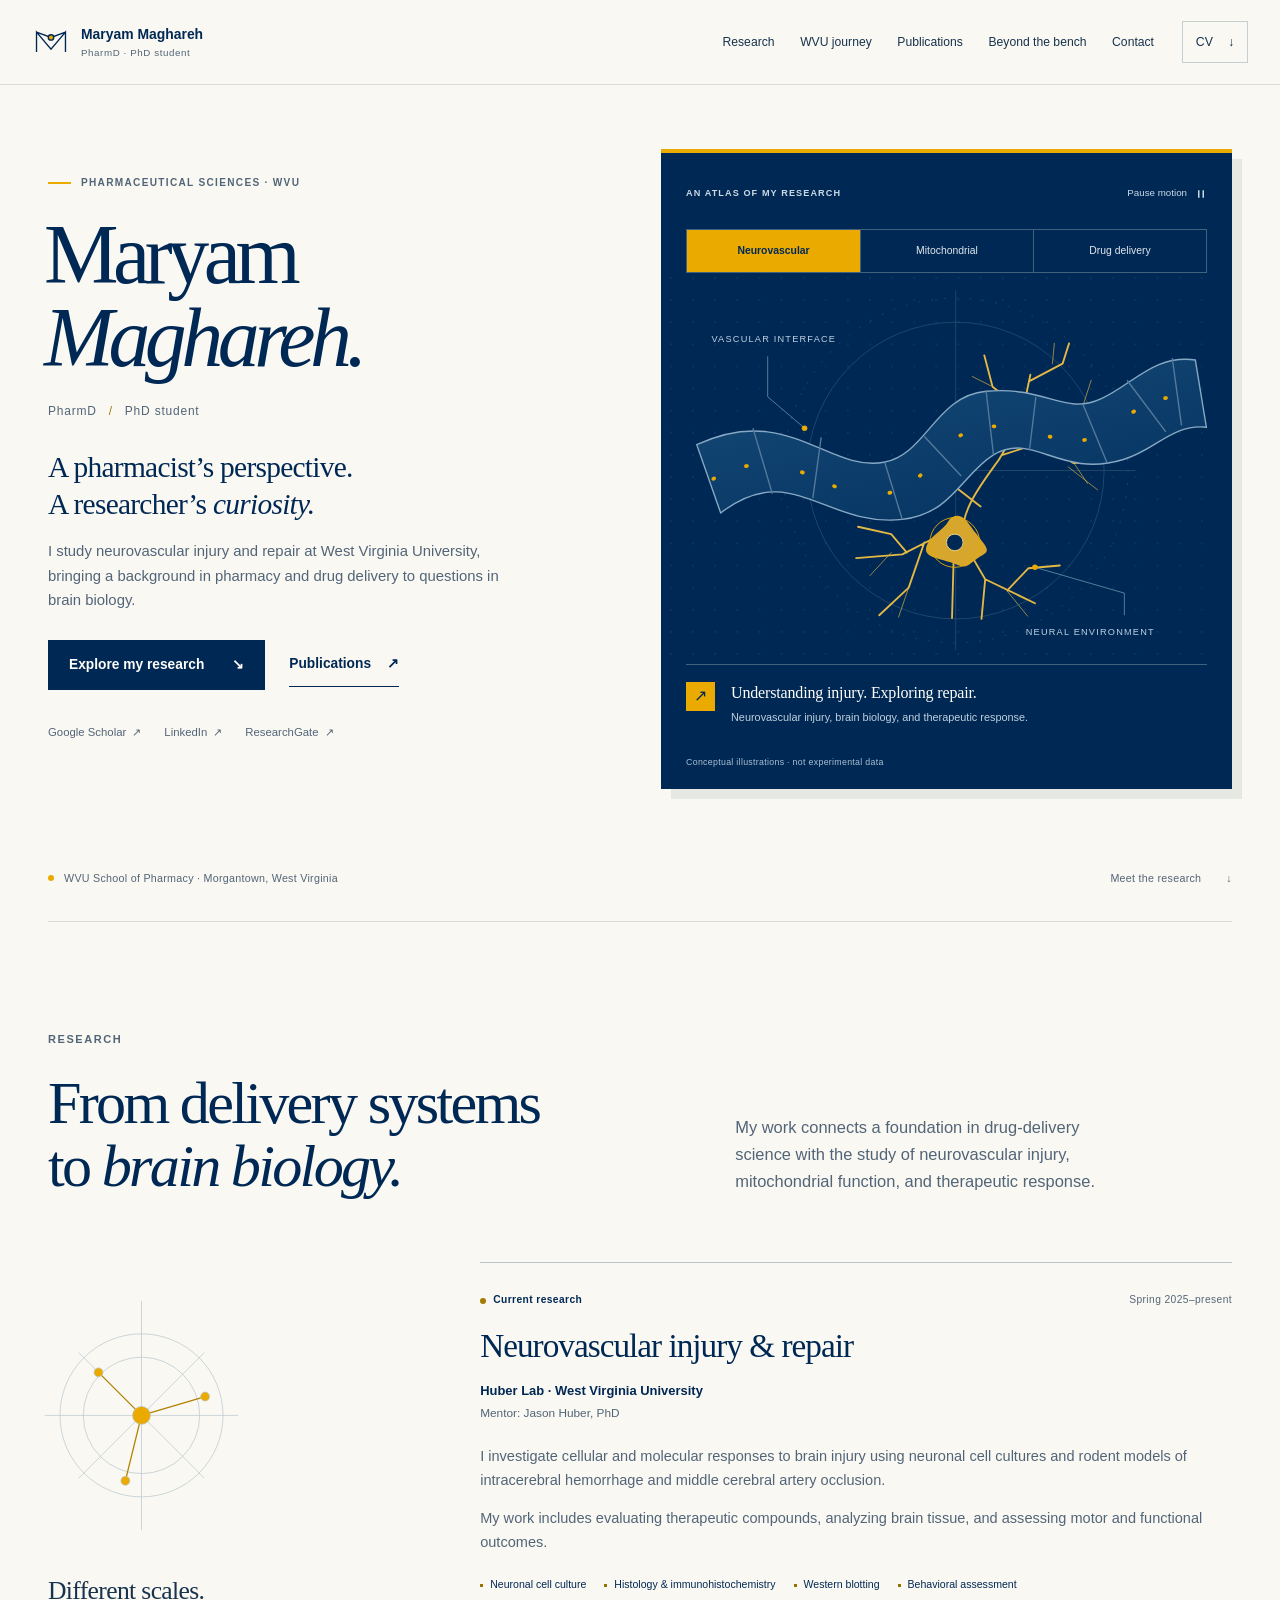
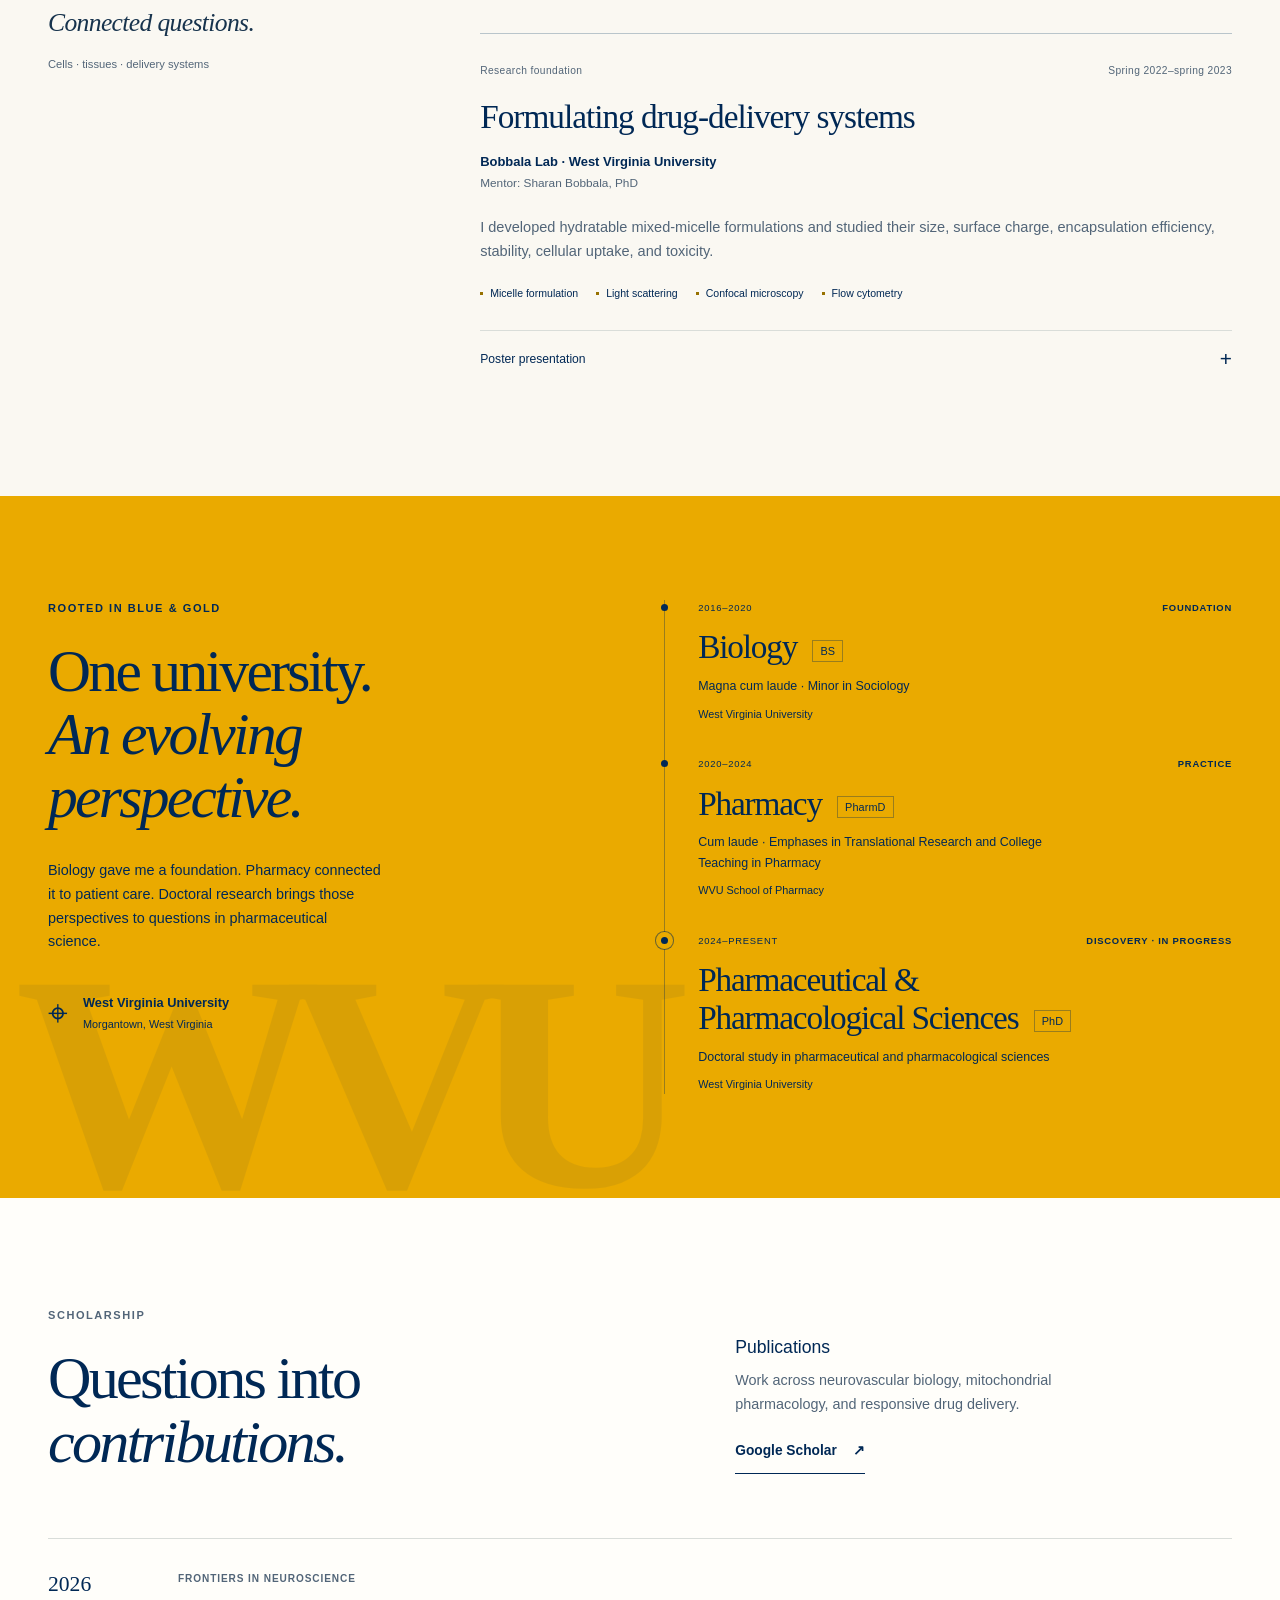
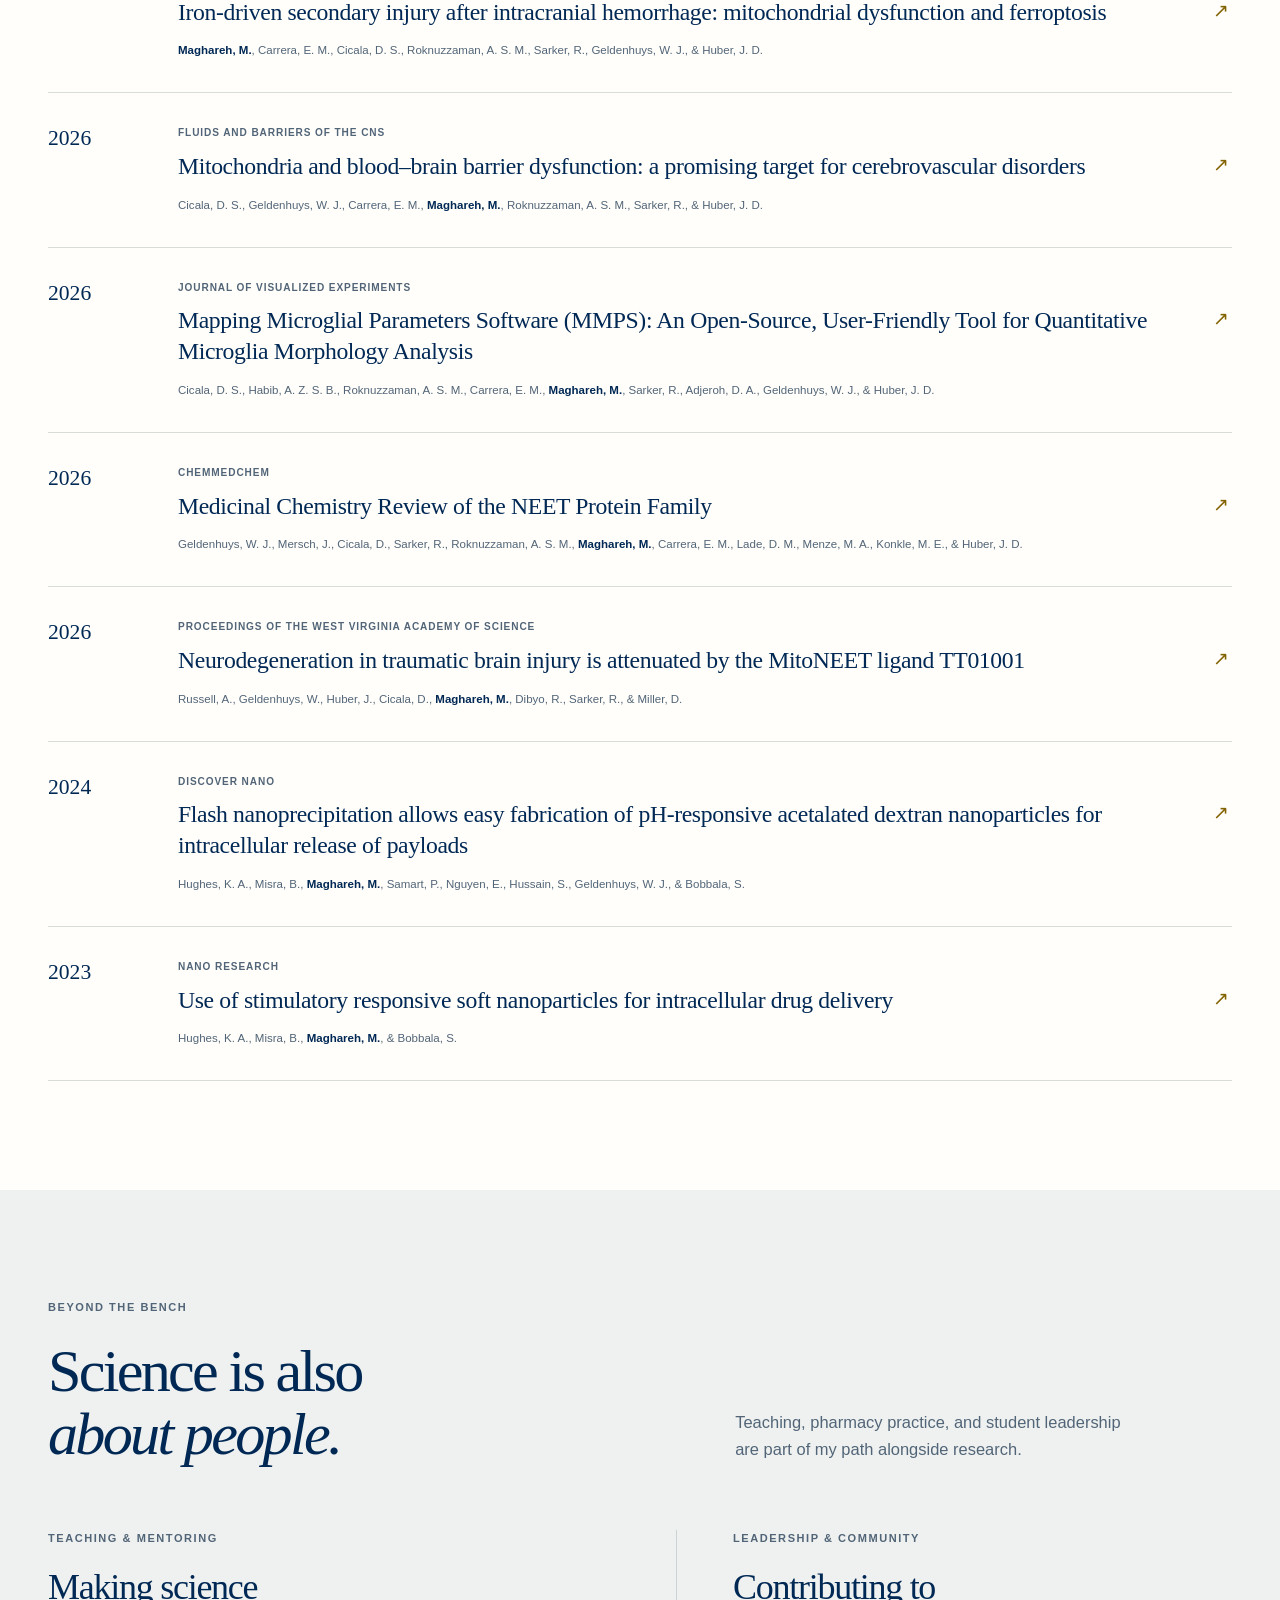
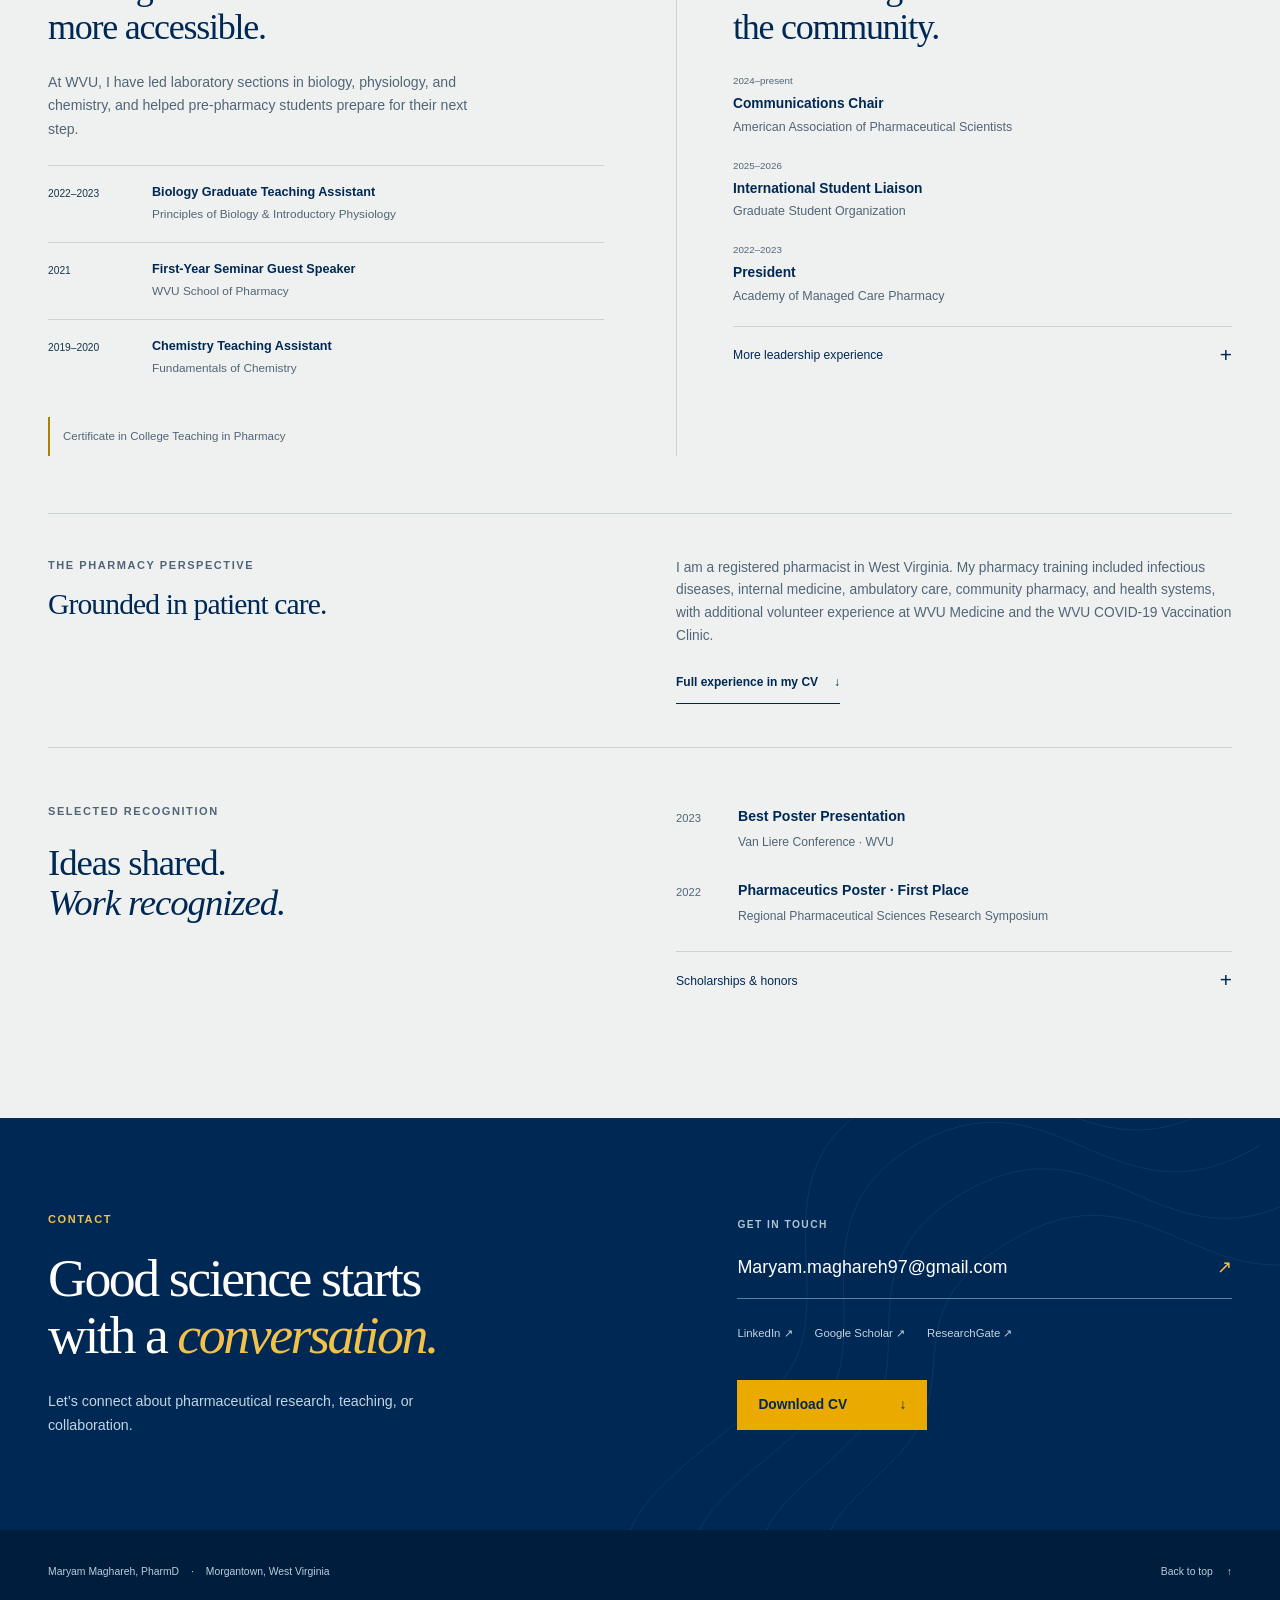
==== commit dfceb6c3: "Add files via upload" ====
--- a/index.html
+++ b/index.html
@@ -4,31 +4,449 @@
   <meta charset="utf-8">
   <meta name="viewport" content="width=device-width, initial-scale=1">
   <meta name="theme-color" content="#002855">
-  <meta name="description" content="Maryam Maghareh, PharmD — PhD student and research assistant in Pharmaceutical and Pharmacological Sciences at West Virginia University.">
-  <meta property="og:title" content="Maryam Maghareh | Pharmaceutical Sciences">
-  <meta property="og:description" content="Drug-delivery science, mitochondrial biology, and neuropharmacology at West Virginia University.">
+  <meta name="description" content="Maryam Maghareh, PharmD. PhD student in Pharmaceutical and Pharmacological Sciences at West Virginia University, studying neurovascular injury and repair.">
+  <meta property="og:title" content="Maryam Maghareh · Pharmaceutical Sciences">
+  <meta property="og:description" content="A pharmacist’s perspective on brain biology, neurovascular injury, and drug delivery. Research, publications, and a journey at West Virginia University.">
   <meta property="og:type" content="website">
-  <meta property="og:url" content="https://srasoulhosseini.github.io/maryammaghareh/">
-  <title>Maryam Maghareh | Pharmaceutical Sciences</title>
-  <link rel="canonical" href="https://srasoulhosseini.github.io/maryammaghareh/">
+  <meta property="og:url" content="https://maryammaghareh.github.io/">
+  <meta name="color-scheme" content="light">
+  <title>Maryam Maghareh · Pharmaceutical Sciences</title>
+  <link rel="canonical" href="https://maryammaghareh.github.io/">
   <link rel="icon" href="assets/favicon.svg" type="image/svg+xml">
-  <link rel="stylesheet" href="styles.css">
-  <script src="script.js" defer></script>
+  <style id="atlas-styles">
+/* Maryam Maghareh — a pharmaceutical research atlas. No external dependencies. */
+:root {
+  --navy: #002855;
+  --deep: #001d3d;
+  --gold: #eaaa00;
+  --gold-light: #f1c14a;
+  --paper: #faf8f2;
+  --white: #fffefa;
+  --ink: #17334d;
+  --muted: #526578;
+  --line: #d9ddd9;
+  --pale-blue: #eaf0f3;
+  --serif: 'Iowan Old Style', 'Palatino Linotype', 'Book Antiqua', Palatino, Georgia, serif;
+  --sans: -apple-system, BlinkMacSystemFont, 'Segoe UI', Helvetica, Arial, sans-serif;
+  --header-height: 85px;
+}
+* { box-sizing: border-box; }
+html { scroll-behavior: smooth; scroll-padding-top: calc(var(--header-height) + 20px); }
+body { margin: 0; color: var(--ink); background: var(--paper); font: 400 16px/1.65 var(--sans); -webkit-font-smoothing: antialiased; }
+body, button { -webkit-tap-highlight-color: transparent; }
+::selection { background: var(--gold); color: var(--navy); }
+a { color: inherit; text-decoration-thickness: 1px; text-underline-offset: 5px; }
+button, a, summary { touch-action: manipulation; }
+button { font: inherit; }
+button, summary { cursor: pointer; }
+button { color: inherit; }
+button:disabled { cursor: default; }
+[hidden] { display: none !important; }
+svg { display: block; max-width: 100%; }
+h1, h2, h3, h4, p { margin: 0; }
+h1, h2, h3, h4 { color: var(--navy); }
+h1, h2 { font-family: var(--serif); font-weight: 400; letter-spacing: -.045em; }
+h2 { font-size: clamp(2.5rem, 4.7vw, 4.15rem); line-height: 1.06; }
+h3 { font-weight: 500; }
+h4 { font-size: 1rem; font-weight: 600; line-height: 1.5; }
+em { font-weight: inherit; }
+ul, ol { margin: 0; padding: 0; }
+:focus-visible { outline: 3px solid #3e759d; outline-offset: 5px; border-radius: 2px; }
+.research-atlas :focus-visible, .contact :focus-visible { outline-color: var(--gold-light); }
+.sr-only { position: absolute; width: 1px; height: 1px; padding: 0; margin: -1px; overflow: hidden; clip: rect(0,0,0,0); white-space: nowrap; border: 0; }
+.skip-link { position: fixed; z-index: 100; left: 16px; top: 12px; background: var(--gold); color: var(--navy); padding: 12px 20px; transform: translateY(-150%); }
+.skip-link:focus { transform: none; }
+.shell { width: min(1240px, calc(100% - 96px)); margin-inline: auto; }
+.section { position: relative; padding: clamp(76px, 8.5vw, 126px) 0; }
+.section-heading { display: grid; grid-template-columns: 1.1fr .9fr; gap: 80px; align-items: end; margin-bottom: 64px; }
+.eyebrow, .small-label { display: block; font-size: .69rem; line-height: 1.5; letter-spacing: .14em; text-transform: uppercase; font-weight: 650; }
+.eyebrow { margin-bottom: 23px; color: var(--muted); }
+.section-lede { max-width: 390px; color: var(--muted); font-size: 1.03rem; padding-bottom: 3px; }
+.small-label { margin-bottom: 20px; color: var(--muted); }
+.text-link { display: inline-flex; align-items: center; gap: 16px; padding: 10px 0; font-size: .86rem; font-weight: 600; color: var(--navy); text-decoration: none; border-bottom: 1px solid currentColor; }
+.text-link span { transition: transform .2s ease; }
+.text-link:hover span { transform: translate(2px, -2px); }
+.button { min-height: 50px; display: inline-flex; align-items: center; justify-content: space-between; gap: 28px; padding: 13px 20px; text-decoration: none; font-size: .86rem; font-weight: 600; border: 1px solid transparent; transition: background .2s ease, box-shadow .2s ease; }
+.button-navy { color: var(--white); background: var(--navy); }
+.button-navy:hover { background: #16446a; box-shadow: 4px 4px 0 var(--gold); }
+.button-gold { background: var(--gold); color: var(--navy); }
+.button-gold:hover { background: #f5c43e; box-shadow: 4px 4px 0 #587998; }
+
+/* A compact, persistent index. Native links preserve browser navigation. */
+.masthead { position: sticky; top: 0; z-index: 40; background: rgba(250,248,242,.98); border-bottom: 1px solid var(--line); }
+.masthead-inner { width: min(1440px, calc(100% - 64px)); margin: auto; min-height: 84px; display: flex; align-items: center; gap: 28px; }
+.brand { display: flex; align-items: center; gap: 11px; text-decoration: none; color: var(--navy); flex-shrink: 0; font-size: .87rem; font-weight: 600; line-height: 1.3; }
+.brand-symbol { width: 38px; height: 38px; fill: var(--gold); stroke: var(--navy); stroke-width: 1.5; }
+.brand-symbol path { fill: none; }
+.brand small { display: block; margin-top: 4px; color: var(--muted); font-size: .61rem; font-weight: 400; letter-spacing: .06em; }
+.site-nav { display: flex; align-items: center; gap: clamp(14px, 2vw, 29px); margin-left: auto; }
+.site-nav a { position: relative; display: inline-flex; min-height: 44px; align-items: center; text-decoration: none; white-space: nowrap; font-size: .76rem; }
+.site-nav a::after { position: absolute; content: ''; height: 2px; bottom: 3px; left: 0; right: 0; background: var(--gold); transform: scaleX(0); transform-origin: left; transition: transform .2s ease; }
+.site-nav a:hover::after, .site-nav a[aria-current]::after { transform: scaleX(1); }
+.site-nav a[aria-current] { color: var(--navy); font-weight: 650; }
+.header-cv { display: flex; align-items: center; justify-content: center; gap: 15px; min-width: 66px; min-height: 42px; text-decoration: none; font-size: .77rem; border: 1px solid #c5cfcf; }
+.header-cv:hover { background: var(--gold); border-color: var(--gold); }
+.reading-progress { position: absolute; inset: auto 0 -1px; height: 2px; pointer-events: none; }
+.reading-progress span { display: block; width: 100%; height: 100%; background: var(--gold); transform: scaleX(0); transform-origin: left; }
+
+/* Opening spread: a personal introduction beside a scientific instrument. */
+.hero { padding: 64px 0 0; overflow: clip; }
+.hero-grid { display: grid; grid-template-columns: 1fr 1.04fr; align-items: center; gap: 64px; }
+.hero-copy { padding: 9px 0 18px; }
+.hero .eyebrow { display: flex; align-items: center; gap: 10px; font-size: .63rem; letter-spacing: .13em; }
+.eyebrow-line { width: 23px; height: 2px; background: var(--gold); }
+.hero h1 { font-size: clamp(4rem, 6.55vw, 6.5rem); line-height: .99; letter-spacing: -.065em; margin-left: -4px; }
+.hero h1 em { color: var(--navy); }
+.credential { display: flex; align-items: center; gap: 12px; font-size: .75rem; letter-spacing: .065em; margin-top: 23px; color: var(--muted); }
+.credential span { color: #9f7a16; }
+.hero-statement { font-family: var(--serif); color: var(--navy); font-size: clamp(1.5rem, 2.3vw, 2rem); line-height: 1.24; margin-top: 27px; letter-spacing: -.025em; }
+.hero-description { max-width: 465px; font-size: .93rem; color: var(--muted); margin-top: 17px; }
+.hero-actions { display: flex; flex-wrap: wrap; align-items: center; gap: 24px; margin-top: 27px; }
+.profile-links { display: flex; flex-wrap: wrap; gap: 6px 23px; margin-top: 21px; }
+.profile-links a { display: inline-flex; align-items: center; gap: 6px; min-height: 42px; color: var(--muted); font-size: .71rem; text-decoration: none; }
+.profile-links a:hover { color: var(--navy); text-decoration: underline; }
+.hero-foot { display: flex; gap: 20px; justify-content: space-between; align-items: center; padding: 28px 0 26px; border-bottom: 1px solid var(--line); margin-top: 45px; font-size: .67rem; color: var(--muted); letter-spacing: .025em; }
+.hero-foot > span { display: inline-flex; align-items: center; gap: 10px; }
+.small-dot { width: 6px; height: 6px; background: var(--gold); border-radius: 50%; flex-shrink: 0; }
+.hero-foot a { display: flex; align-items: center; gap: 25px; padding: 8px 0; text-decoration: none; white-space: nowrap; }
+.hero-foot a:hover { text-decoration: underline; }
+.research-atlas { min-width: 0; position: relative; padding: 23px 25px 19px; background: var(--navy); color: #edf2f5; border-top: 4px solid var(--gold); box-shadow: 10px 10px 0 #e5e8e3; }
+.research-atlas .eyebrow { color: #cbd9e4; font-size: .57rem; margin: 0; letter-spacing: .12em; }
+.atlas-topline { display: flex; justify-content: space-between; align-items: center; gap: 10px; margin-bottom: 18px; }
+.motion-toggle { display: inline-flex; align-items: center; gap: 8px; min-height: 35px; padding: 5px 0 5px 9px; border: 0; background: transparent; color: #cbd9e4; font-size: .61rem; }
+.motion-toggle:hover { color: var(--gold-light); }
+.motion-toggle svg { width: 12px; height: 12px; stroke: currentColor; stroke-width: 2; }
+.motion-toggle:not([aria-pressed="true"]) svg { opacity: .45; }
+.atlas-tabs { display: grid; grid-template-columns: 1fr 1fr 1fr; border: 1px solid #41617f; }
+.atlas-tabs button { display: block; min-width: 0; min-height: 42px; padding: 9px 7px; background: transparent; color: #e1e8ed; border: 0; font-size: .65rem; line-height: 1.2; transition: background .2s ease, color .2s ease; }
+.atlas-tabs button + button { border-left: 1px solid #41617f; }
+.atlas-tabs button:hover { background: #21476b; }
+.atlas-tabs button[aria-selected="true"] { color: var(--navy); background: var(--gold); font-weight: 650; }
+.atlas-panel:focus-visible { outline-offset: 5px; }
+.atlas-art { margin: 4px -16px 0; aspect-ratio: 10/7; }
+.atlas-art > svg { width: 100%; height: 100%; }
+.atlas-guide { fill: none; stroke: #416181; stroke-width: .8; opacity: .7; }
+.neural-branches { stroke: #e4b844; stroke-width: 2; }
+.neural-branches .fine-branch { stroke-width: 1; opacity: .7; }
+.neural-soma { fill: #d7a62d; }
+.neural-nucleus { fill: #002855; stroke: #f0d891; stroke-width: 1; }
+.atlas-annotation { fill: #bdd1e2; font: 10px var(--sans); letter-spacing: 1.3px; }
+.atlas-annotation path { fill: none; stroke: #7898b5; stroke-width: .8; }
+.atlas-annotation circle { fill: #eaaa00; }
+.atlas-signal { fill: none; stroke: #eaaa00; stroke-width: 1; transform-origin: 309px 288px; }
+.atlas-caption { display: flex; gap: 16px; min-height: 85px; padding: 17px 0 13px; border-top: 1px solid #41617f; }
+.lens-mark { display: grid; place-items: center; width: 29px; height: 29px; background: var(--gold); color: var(--navy); flex-shrink: 0; font-size: 1rem; }
+.atlas-caption h2 { color: var(--white); font: 500 1rem/1.35 var(--serif); letter-spacing: -.01em; }
+.atlas-caption p { color: #bfd0de; font-size: .68rem; line-height: 1.55; margin-top: 5px; max-width: 345px; }
+.atlas-note { color: #a9c0d3; font-size: .55rem; letter-spacing: .035em; margin-top: 6px; }
+.atlas-animated { animation-play-state: paused !important; }
+.is-playing .atlas-animated { animation-play-state: running !important; }
+.flow-line { animation: vascular-flow 16s linear infinite; }
+.atlas-signal { animation: cell-signal 7s ease-in-out infinite; }
+.mito-particles { animation: mito-shift 8s ease-in-out infinite alternate; }
+.carrier-ring { transform-origin: 300px 210px; animation: carrier-turn 100s linear infinite; }
+@keyframes vascular-flow { to { stroke-dashoffset: -400; } }
+@keyframes cell-signal { 0%,100% { transform: scale(.9); opacity: .25; } 50% { transform: scale(1.35); opacity: .6; } }
+@keyframes mito-shift { to { transform: translate(0,7px); opacity: .55; } }
+@keyframes carrier-turn { to { transform: rotate(360deg); } }
+
+/* Research is narrated through the two actual labs, not generic interest cards. */
+.research-layout { display: grid; grid-template-columns: .6fr 1.4fr; gap: 110px; }
+.research-margin { align-self: start; padding-top: 19px; }
+.research-glyph { width: 215px; margin: 0 0 25px -14px; stroke: #b8c7cf; stroke-width: .8; fill: var(--gold); }
+.research-glyph .glyph-gold { stroke: #b18100; stroke-width: 1.4; }
+.research-margin p { font-family: var(--serif); font-size: 1.6rem; line-height: 1.25; letter-spacing: -.025em; }
+.research-margin > span { display: block; color: var(--muted); font-size: .7rem; margin-top: 16px; }
+.lab-story { padding: 29px 0 39px; border-top: 1px solid #b9c5cb; }
+.lab-story:last-child { padding-bottom: 0; }
+.lab-meta { display: flex; justify-content: space-between; flex-wrap: wrap; gap: 8px 20px; color: var(--muted); font-size: .64rem; letter-spacing: .04em; margin-bottom: 18px; }
+.current-label { display: inline-flex; align-items: center; gap: 7px; font-weight: 600; color: var(--navy); }
+.current-label i { width: 6px; height: 6px; border-radius: 50%; background: #a27b00; }
+.lab-story h3 { font-family: var(--serif); font-size: clamp(1.7rem, 2.6vw, 2.35rem); line-height: 1.15; letter-spacing: -.03em; }
+.lab-byline { margin: 15px 0 21px; font-size: .81rem; font-weight: 550; color: var(--navy); }
+.lab-byline span { font-size: .74rem; color: var(--muted); font-weight: 400; }
+.lab-story > p:not(.lab-byline) { color: var(--muted); font-size: .91rem; margin-top: 14px; }
+.method-list { display: flex; flex-wrap: wrap; gap: 8px 18px; list-style: none; margin-top: 22px; }
+.method-list li { font-size: .66rem; color: var(--navy); padding-left: 10px; position: relative; }
+.method-list li::before { content: ''; width: 3px; height: 3px; background: #977100; position: absolute; left: 0; top: .7em; }
+details { border-top: 1px solid var(--line); }
+summary { display: flex; align-items: center; justify-content: space-between; gap: 15px; list-style: none; min-height: 48px; font-size: .76rem; color: var(--navy); padding: 11px 0; }
+summary::-webkit-details-marker { display: none; }
+summary span { font-size: 1.3rem; font-weight: 400; transition: transform .2s ease; }
+details[open] > summary span { transform: rotate(45deg); }
+.poster-details { margin-top: 28px; }
+.poster-details > div { padding: 4px 0 12px; font-size: .77rem; color: var(--muted); }
+.poster-details h4 { font-size: .86rem; }
+.poster-details p { margin-top: 10px; }
+
+/* A gold chapter dedicated to her continuous education at WVU. */
+.path { isolation: isolate; background: var(--gold); color: var(--navy); overflow: hidden; padding-block: 104px; }
+.path-watermark { position: absolute; font: 700 clamp(160px, 24vw, 330px)/1 var(--serif); letter-spacing: -.12em; bottom: -38px; left: 15px; color: #002855; opacity: .065; z-index: -1; user-select: none; }
+.path-layout { display: grid; grid-template-columns: 1fr 1.1fr; gap: 100px; }
+.path .eyebrow { color: var(--navy); }
+.path h2 { font-size: clamp(2.6rem, 4.65vw, 4rem); }
+.path-intro > p:not(.eyebrow) { max-width: 335px; font-size: .9rem; margin-top: 30px; }
+.wvu-location { display: flex; align-items: center; gap: 15px; font-size: .8rem; font-weight: 650; margin-top: 38px; }
+.location-mark { font: 2.2rem/1 var(--serif); }
+.wvu-location small { display: block; font-weight: 400; font-size: .68rem; margin-top: 3px; }
+.degree-timeline { list-style: none; border-left: 1px solid rgba(0,40,85,.35); }
+.degree-timeline li { position: relative; padding: 0 0 33px 33px; }
+.degree-timeline li:last-child { padding-bottom: 0; }
+.degree-timeline li::before { content: ''; position: absolute; left: -4px; top: 4px; width: 7px; height: 7px; background: var(--navy); border-radius: 50%; }
+.degree-kicker { display: flex; gap: 12px; flex-wrap: wrap; justify-content: space-between; margin-bottom: 13px; text-transform: uppercase; letter-spacing: .08em; font-size: .59rem; line-height: 1.6; }
+.degree-kicker span:last-child { font-weight: 650; }
+.degree-timeline h3 { font-size: clamp(1.6rem, 2.6vw, 2.1rem); line-height: 1.13; font-family: var(--serif); letter-spacing: -.035em; }
+.degree-timeline h3 small { display: inline-block; margin-left: 8px; font: 500 .68rem var(--sans); letter-spacing: .01em; vertical-align: middle; border: 1px solid rgba(0,40,85,.35); padding: 4px 7px; }
+.degree-timeline p { font-size: .78rem; margin-top: 10px; max-width: 395px; }
+.degree-school { display: block; font-size: .68rem; margin-top: 9px; }
+.degree-current::before { box-shadow: 0 0 0 5px var(--gold), 0 0 0 6px rgba(0,40,85,.55); }
+
+/* Journal-like publication rows, full authorship and direct links. */
+.publications { background: var(--white); }
+.publication-intro { max-width: 360px; }
+.publication-intro h3 { font: 500 1.1rem var(--sans); margin-bottom: 11px; }
+.publication-intro p { color: var(--muted); font-size: .9rem; margin-bottom: 14px; }
+.publication-list { list-style: none; }
+.publication-list > li { display: grid; grid-template-columns: 90px 1fr; gap: 40px; padding: 32px 0; border-top: 1px solid var(--line); }
+.publication-list > li:last-child { border-bottom: 1px solid var(--line); }
+.pub-year { font: 400 1.35rem var(--serif); color: var(--navy); padding-top: 1px; }
+.pub-journal { font-size: .63rem; font-weight: 650; letter-spacing: .09em; text-transform: uppercase; color: var(--muted); margin-bottom: 9px; }
+.pub-copy h3 { font-family: var(--serif); font-size: clamp(1.25rem, 1.85vw, 1.62rem); line-height: 1.3; font-weight: 400; letter-spacing: -.015em; }
+.pub-copy h3 a { display: block; position: relative; padding-right: 38px; text-decoration: none; }
+.pub-copy h3 a:hover { text-decoration: underline; text-decoration-color: #ab7d00; }
+.pub-copy h3 a > span { position: absolute; right: 3px; top: 2px; font-family: var(--sans); font-size: 1.2rem; color: #836200; transition: transform .2s ease; }
+.pub-copy h3 a:hover > span { transform: translate(2px,-2px); }
+.pub-authors { color: var(--muted); font-size: .72rem; line-height: 1.65; margin-top: 14px; padding-right: 45px; max-width: 980px; }
+.pub-authors strong { color: var(--navy); font-weight: 650; }
+
+/* Her contributions outside research form an equally considered chapter. */
+.beyond { background: #eef1ef; }
+.beyond-grid { display: grid; grid-template-columns: 1fr 1fr; gap: 72px; }
+.teaching-story h3, .leadership-story h3 { font-family: var(--serif); font-size: 2.25rem; letter-spacing: -.035em; line-height: 1.12; }
+.teaching-story > p { margin-top: 24px; max-width: 440px; font-size: .88rem; color: var(--muted); }
+.experience-list, .leadership-list { list-style: none; }
+.experience-list { margin-top: 24px; }
+.experience-list li { display: grid; grid-template-columns: 88px 1fr; gap: 16px; padding: 17px 0; border-top: 1px solid #cbd4d4; }
+.experience-list > li > span { font-size: .64rem; padding-top: 3px; }
+.experience-list h4 { font-size: .79rem; line-height: 1.45; }
+.experience-list p { font-size: .74rem; color: var(--muted); margin-top: 4px; }
+.teaching-story .teaching-certificate { margin-top: 21px; padding: 10px 13px; border-left: 2px solid #ad8100; font-size: .72rem; }
+.leadership-story { padding-left: 56px; border-left: 1px solid #cbd4d4; }
+.leadership-list { margin-top: 26px; }
+.leadership-list li { padding-bottom: 20px; }
+.leadership-list li > span { font-size: .61rem; color: var(--muted); display: block; margin-bottom: 5px; }
+.leadership-list h4 { font-size: .86rem; }
+.leadership-list p { font-size: .78rem; color: var(--muted); margin-top: 2px; }
+.leadership-story details { border-color: #cbd4d4; }
+.details-content { padding: 2px 0 12px; font-size: .78rem; color: var(--muted); }
+.details-content p { margin-bottom: 14px; }
+.details-content strong { color: var(--navy); }
+.practice-strip { display: grid; grid-template-columns: 1fr 1fr; gap: 72px; padding: 43px 0; margin-top: 57px; border-top: 1px solid #cbd4d4; border-bottom: 1px solid #cbd4d4; }
+.practice-strip .small-label { margin-bottom: 14px; }
+.practice-strip h3 { font: 400 1.85rem/1.15 var(--serif); letter-spacing: -.03em; }
+.practice-strip p { color: var(--muted); font-size: .86rem; }
+.practice-strip .text-link { margin-top: 16px; font-size: .75rem; }
+.awards-block { display: grid; grid-template-columns: 1fr 1fr; gap: 72px; padding-top: 55px; }
+.awards-heading h3 { font: 400 2.3rem/1.1 var(--serif); letter-spacing: -.03em; }
+.award-items article { position: relative; padding: 3px 0 25px 62px; }
+.award-items article > span { position: absolute; left: 0; top: 6px; color: var(--muted); font-size: .7rem; }
+.award-items h4 { font-size: .88rem; }
+.award-items p { font-size: .76rem; color: var(--muted); margin-top: 5px; }
+.award-items details { border-color: #cbd4d4; }
+.award-items details ul { list-style: none; padding: 4px 0 5px; }
+.award-items details li { padding: 9px 0; font-size: .76rem; }
+.award-items details li span { display: block; color: var(--muted); font-size: .67rem; margin-top: 3px; }
+
+/* Blue closes the page; the linework echoes the vessel from the opening. */
+.contact { background: var(--navy); color: #c4d4e0; overflow: hidden; isolation: isolate; padding-block: 93px; }
+.contact-paths { position: absolute; inset: 0; width: 100%; height: 100%; stroke: #7697b3; stroke-width: .75; opacity: .14; z-index: -1; }
+.contact-grid { display: grid; grid-template-columns: 1.1fr .9fr; align-items: center; gap: 85px; }
+.contact .eyebrow { color: var(--gold-light); }
+.contact h2 { color: var(--white); font-size: clamp(2.4rem, 4.2vw, 3.6rem); }
+.contact h2 em { color: var(--gold-light); }
+.contact-grid > div:first-child > p:last-child { margin-top: 26px; max-width: 385px; font-size: .89rem; }
+.contact .small-label { color: #aec4d5; margin-bottom: 11px; font-size: .64rem; }
+.email-link { display: flex; align-items: center; gap: 15px; justify-content: space-between; color: var(--white); font-size: clamp(.84rem, 1.4vw, 1.13rem); text-decoration: none; padding: 10px 0 15px; border-bottom: 1px solid #607f9a; overflow-wrap: anywhere; }
+.email-link > span { color: var(--gold-light); flex-shrink: 0; }
+.email-link:hover { color: var(--gold-light); }
+.contact-profiles { display: flex; flex-wrap: wrap; gap: 6px 22px; margin: 17px 0 29px; }
+.contact-profiles a { font-size: .71rem; text-decoration: none; padding: 8px 0; }
+.contact-profiles a:hover { color: var(--gold-light); text-decoration: underline; }
+.contact .button { min-width: 190px; }
+.site-footer { background: var(--deep); color: #b9ccda; font-size: .65rem; }
+.site-footer .shell { display: flex; align-items: center; justify-content: space-between; gap: 20px; padding-block: 21px; }
+.footer-separator { padding: 0 9px; }
+.site-footer a { display: flex; align-items: center; gap: 14px; min-height: 42px; text-decoration: none; white-space: nowrap; }
+.site-footer a:hover { color: var(--gold-light); }
+
+@media (min-width: 1650px) {
+  .hero { padding-top: 86px; }
+  .hero-foot { margin-top: 60px; }
+}
+@media (max-width: 1100px) {
+  :root { --header-height: 117px; }
+  .masthead-inner { display: grid; grid-template-columns: 1fr auto; gap: 0 20px; padding-top: 15px; }
+  .header-cv { grid-column: 2; grid-row: 1; }
+  .site-nav { grid-column: 1 / -1; margin-left: 0; gap: 28px; padding-top: 8px; padding-bottom: 5px; overflow-x: auto; scrollbar-width: thin; }
+  .site-nav a { font-size: .73rem; }
+  .shell { width: calc(100% - 72px); }
+  .hero-grid { gap: 36px; }
+  .hero h1 { font-size: clamp(3.65rem, 7.5vw, 5.4rem); }
+  .hero-actions { gap: 14px; }
+  .hero .button { padding-inline: 15px; font-size: .77rem; gap: 14px; }
+  .hero .text-link { font-size: .75rem; gap: 8px; }
+  .research-atlas { padding-inline: 18px; }
+  .atlas-topline { flex-wrap: wrap; gap: 4px; }
+  .atlas-tabs button { font-size: .6rem; padding-inline: 5px; }
+  .atlas-caption { min-height: 101px; gap: 11px; }
+  .atlas-caption h2 { font-size: .93rem; }
+  .section-heading { gap: 50px; }
+  .research-layout { grid-template-columns: .6fr 1.4fr; gap: 60px; }
+  .path-layout { gap: 55px; grid-template-columns: .9fr 1.1fr; }
+  .beyond-grid, .practice-strip, .awards-block { gap: 46px; }
+  .leadership-story { padding-left: 40px; }
+  .contact-grid { gap: 45px; }
+}
+@media (max-width: 760px) {
+  .shell { width: calc(100% - 44px); }
+  .masthead-inner { width: calc(100% - 36px); }
+  .brand { font-size: .79rem; }
+  .brand-symbol { width: 31px; height: 31px; }
+  .site-nav { gap: 24px; }
+  .site-nav a { font-size: .7rem; flex-shrink: 0; }
+  .section { padding-block: 68px; }
+  .hero { padding-top: 40px; padding-bottom: 0; }
+  .hero-grid { grid-template-columns: 1fr; gap: 31px; }
+  .hero-copy { max-width: 560px; padding-bottom: 0; }
+  .hero h1 { font-size: clamp(4.1rem, 14vw, 5.9rem); }
+  .hero .eyebrow { font-size: .59rem; margin-bottom: 24px; }
+  .hero-statement { font-size: 1.8rem; margin-top: 26px; }
+  .hero-description { font-size: .92rem; max-width: 515px; }
+  .hero .button { font-size: .82rem; padding-inline: 18px; gap: 22px; }
+  .hero .text-link { font-size: .8rem; gap: 15px; }
+  .hero-actions { gap: 22px; }
+  .profile-links { margin-top: 18px; gap: 7px 25px; }
+  .profile-links a { font-size: .7rem; }
+  .research-atlas { width: 100%; padding-inline: 22px; box-shadow: 7px 7px 0 #e5e8e3; }
+  .research-atlas .eyebrow { margin: 0; font-size: .59rem; }
+  .atlas-topline { flex-wrap: nowrap; }
+  .atlas-tabs button { font-size: .7rem; }
+  .atlas-caption { min-height: 83px; }
+  .atlas-caption h2 { font-size: 1.07rem; }
+  .atlas-caption p { font-size: .72rem; }
+  .atlas-note { font-size: .6rem; }
+  .hero-foot { margin-top: 29px; padding-block: 22px; font-size: .62rem; }
+  .hero-foot > a { display: none; }
+  .section-heading { grid-template-columns: 1fr; gap: 24px; margin-bottom: 41px; }
+  .section-heading h2 { font-size: clamp(2.55rem, 8.5vw, 3.7rem); }
+  .section-lede { max-width: 510px; font-size: .92rem; }
+  .eyebrow { margin-bottom: 17px; font-size: .64rem; }
+  .research-layout { grid-template-columns: 1fr; gap: 33px; }
+  .research-margin { display: grid; grid-template-columns: 66px 1fr; column-gap: 17px; align-items: center; padding-top: 0; }
+  .research-glyph { width: 66px; height: 85px; grid-row: span 2; margin: 0; }
+  .research-margin p { font-size: 1.25rem; }
+  .research-margin > span { margin-top: 4px; font-size: .62rem; }
+  .lab-story { padding-top: 25px; padding-bottom: 33px; }
+  .lab-story h3 { font-size: 1.95rem; }
+  .lab-story > p:not(.lab-byline) { font-size: .87rem; }
+  .lab-meta { font-size: .62rem; }
+  .method-list { column-gap: 16px; }
+  .path-layout { grid-template-columns: 1fr; gap: 45px; }
+  .path h2 { font-size: clamp(2.6rem, 8.5vw, 3.7rem); }
+  .path-intro > p:not(.eyebrow) { max-width: 460px; margin-top: 22px; }
+  .wvu-location { margin-top: 24px; }
+  .degree-timeline { margin-left: 4px; }
+  .degree-timeline li { padding-left: 26px; padding-bottom: 34px; }
+  .degree-timeline h3 { font-size: 1.8rem; }
+  .degree-kicker { font-size: .61rem; }
+  .degree-current h3 small { margin-top: 9px; }
+  .path-watermark { font-size: 210px; left: -14px; bottom: -13px; }
+  .publication-intro { max-width: 480px; }
+  .publication-list > li { grid-template-columns: 1fr; gap: 10px; padding-block: 26px; }
+  .pub-year { font-size: .8rem; font-family: var(--sans); }
+  .pub-journal { font-size: .59rem; }
+  .pub-copy h3 { font-size: 1.35rem; }
+  .pub-copy h3 a { padding-right: 23px; }
+  .pub-copy h3 a > span { right: 0; font-size: 1rem; }
+  .pub-authors { padding-right: 22px; font-size: .7rem; margin-top: 12px; }
+  .beyond-grid { grid-template-columns: 1fr; gap: 38px; }
+  .teaching-story h3, .leadership-story h3 { font-size: 2rem; }
+  .leadership-story { padding: 34px 0 0; border-left: 0; border-top: 1px solid #cbd4d4; }
+  .practice-strip, .awards-block { grid-template-columns: 1fr; gap: 27px; }
+  .practice-strip { margin-top: 30px; padding-block: 35px; }
+  .awards-block { padding-top: 40px; }
+  .contact-grid { grid-template-columns: 1fr; gap: 44px; }
+  .contact h2 { font-size: clamp(2.4rem, 8vw, 3.6rem); }
+  .contact-links { max-width: 500px; }
+  .email-link { font-size: 1rem; }
+  .contact-profiles { column-gap: 26px; }
+  .footer-place { display: block; margin-top: 3px; }
+  .footer-separator { display: none; }
+}
+@media (max-width: 380px) {
+  .shell { width: calc(100% - 36px); }
+  .hero h1 { font-size: 3.65rem; }
+  .hero-statement { font-size: 1.55rem; }
+  .hero-actions { gap: 13px; }
+  .hero .button { padding-inline: 13px; gap: 12px; font-size: .74rem; }
+  .hero .text-link { font-size: .74rem; gap: 9px; }
+  .research-atlas { padding: 15px 14px; }
+  .research-atlas .eyebrow { font-size: .51rem; }
+  .motion-toggle { font-size: .55rem; }
+  .atlas-tabs button { font-size: .58rem; }
+  .atlas-art { margin-inline: -8px; }
+  .atlas-caption h2 { font-size: .98rem; }
+  .atlas-caption p { font-size: .66rem; }
+  .atlas-note { font-size: .52rem; }
+  .hero-foot { font-size: .56rem; }
+  .section-heading h2, .path h2 { font-size: 2.4rem; }
+  .degree-kicker { font-size: .55rem; }
+  .degree-timeline h3 { font-size: 1.58rem; }
+  .experience-list li { grid-template-columns: 74px 1fr; gap: 8px; }
+  .experience-list > li > span { font-size: .59rem; }
+  .email-link { font-size: .87rem; }
+}
+@media (prefers-reduced-motion: reduce) {
+  html { scroll-behavior: auto; }
+  *, *::before, *::after { transition: none !important; }
+  .atlas-animated { animation: none !important; }
+}
+@media print {
+  :root { --header-height: 0px; }
+  html { scroll-behavior: auto; }
+  body { font-size: 10pt; background: white; color: #002855; }
+  .masthead, .skip-link, .hero-foot, .research-atlas, .research-margin, .contact-paths, .path-watermark, .hero-actions, .profile-links, .site-footer { display: none; }
+  .shell { width: 100%; }
+  .section { padding: 24px 0; background: white; color: #002855; }
+  .hero-grid, .research-layout, .path-layout, .contact-grid { display: block; }
+  .hero h1 { font-size: 42pt; }
+  .hero h1 br { display: none; }
+  .hero h1 em::before { content: ' '; }
+  h2, .section-heading h2, .path h2, .contact h2 { font-size: 26pt; }
+  .section-heading, .beyond-grid, .practice-strip, .awards-block { display: block; margin-bottom: 24px; }
+  .path-intro { margin-bottom: 30px; }
+  .degree-timeline li, .publication-list > li, .lab-story, .award-items article { break-inside: avoid; }
+  .degree-timeline li::before { box-shadow: none; }
+  .lab-story { padding-block: 20px; }
+  .publication-list > li { gap: 16px; padding-block: 16px; }
+  .leadership-story { border: 0; padding: 24px 0 0; }
+  .award-items { margin-top: 20px; }
+  .contact h2, .contact h2 em, .contact .eyebrow, .contact .small-label, .email-link { color: #002855; }
+  .contact-links { margin-top: 20px; }
+  .atlas-animated { animation: none !important; }
+}
+  </style>
   <script type="application/ld+json">
   {
     "@context": "https://schema.org",
     "@type": "Person",
     "name": "Maryam Maghareh",
     "honorificSuffix": "PharmD",
-    "jobTitle": "PhD Student and Research Assistant",
-    "affiliation": {
-      "@type": "CollegeOrUniversity",
-      "name": "West Virginia University"
-    },
-    "alumniOf": {
-      "@type": "CollegeOrUniversity",
-      "name": "West Virginia University"
-    },
+    "url": "https://maryammaghareh.github.io/",
+    "jobTitle": "PhD Student in Pharmaceutical and Pharmacological Sciences",
+    "email": "mailto:Maryam.maghareh97@gmail.com",
+    "affiliation": {"@type": "CollegeOrUniversity", "name": "West Virginia University"},
+    "alumniOf": {"@type": "CollegeOrUniversity", "name": "West Virginia University"},
     "sameAs": [
       "https://www.linkedin.com/in/maryam-maghareh",
       "https://scholar.google.com/citations?user=mnjr1HwAAAAJ&hl=en",
@@ -37,322 +455,369 @@
   }
   </script>
 </head>
-
-<body data-scene="hero">
-  <a class="skip-link" href="#main-content">Skip to content</a>
-
-  <div class="science-background" aria-hidden="true">
-    <svg viewBox="0 0 1600 900" preserveAspectRatio="xMidYMid slice" focusable="false">
-      <g class="scene scene--hero">
-        <path class="bond bond--flow" d="M70 155 210 86l144 84 142-78 146 95 141-77 147 85 143-76 146 82 145-76 176 101"/>
-        <path class="bond" d="M210 86v164l144 82 142-83 146 85 141-82 147 84 143-81 146 83 145-82v-131"/>
-        <g class="molecule-nodes">
-          <circle cx="70" cy="155" r="9"/><circle cx="210" cy="86" r="15"/><circle cx="354" cy="170" r="8"/>
-          <circle cx="496" cy="92" r="12"/><circle cx="642" cy="187" r="8"/><circle cx="783" cy="110" r="14"/>
-          <circle cx="930" cy="195" r="9"/><circle cx="1073" cy="119" r="13"/><circle cx="1219" cy="201" r="8"/>
-          <circle cx="1364" cy="125" r="14"/><circle cx="1540" cy="226" r="9"/>
-          <circle cx="210" cy="250" r="8"/><circle cx="354" cy="332" r="13"/><circle cx="496" cy="249" r="8"/>
-          <circle cx="642" cy="334" r="12"/><circle cx="783" cy="252" r="8"/><circle cx="930" cy="336" r="13"/>
-          <circle cx="1073" cy="255" r="8"/><circle cx="1219" cy="338" r="12"/><circle cx="1364" cy="256" r="8"/>
-        </g>
-      </g>
-
-      <g class="scene scene--research">
-        <path class="axis" d="M125 690V250M125 690H1480"/>
-        <path class="kinetic-line" d="M125 690c82-5 95-297 213-348 93-41 156 136 245 174 97 41 162-54 256-37 103 18 164 105 267 108 116 3 200-78 374-51"/>
-        <path class="kinetic-line kinetic-line--ghost" d="M125 690c115-7 133-171 248-201 116-30 153 78 271 72 123-6 167-114 296-105 110 8 174 100 291 95 95-4 150-64 249-80"/>
-        <circle class="moving-particle" cx="338" cy="342" r="11"/>
-      </g>
-
-      <g class="scene scene--path">
-        <path class="path-bond" d="M100 660 300 520l210 74 200-175 218 63 197-198 218 73 165-136"/>
-        <g class="path-nodes">
-          <circle cx="100" cy="660" r="26"/><circle cx="300" cy="520" r="18"/><circle cx="510" cy="594" r="26"/>
-          <circle cx="710" cy="419" r="18"/><circle cx="928" cy="482" r="26"/><circle cx="1125" cy="284" r="18"/>
-          <circle cx="1343" cy="357" r="26"/><circle cx="1508" cy="221" r="18"/>
-        </g>
-      </g>
-
-      <g class="scene scene--publications">
-        <path class="peak-line" d="M60 690h110l34-38 29 38h107l43-105 34 105h92l54-219 42 219h114l38-78 31 78h113l56-329 45 329h102l37-126 37 126h116"/>
-        <path class="peak-line peak-line--second" d="M60 722h143l29-18 31 18h185l33-43 31 43h140l32-76 30 76h176l40-29 31 29h185l42-59 35 59h132"/>
-      </g>
-
-      <g class="scene scene--recognition">
-        <g class="assay-grid">
-          <circle cx="270" cy="260" r="42"/><circle cx="450" cy="260" r="42"/><circle cx="630" cy="260" r="42"/><circle cx="810" cy="260" r="42"/><circle cx="990" cy="260" r="42"/><circle cx="1170" cy="260" r="42"/><circle cx="1350" cy="260" r="42"/>
-          <circle cx="270" cy="440" r="42"/><circle cx="450" cy="440" r="42"/><circle cx="630" cy="440" r="42"/><circle cx="810" cy="440" r="42"/><circle cx="990" cy="440" r="42"/><circle cx="1170" cy="440" r="42"/><circle cx="1350" cy="440" r="42"/>
-          <circle cx="270" cy="620" r="42"/><circle cx="450" cy="620" r="42"/><circle cx="630" cy="620" r="42"/><circle cx="810" cy="620" r="42"/><circle cx="990" cy="620" r="42"/><circle cx="1170" cy="620" r="42"/><circle cx="1350" cy="620" r="42"/>
-        </g>
-      </g>
-
-      <g class="scene scene--contact">
-        <circle class="contact-ring" cx="1290" cy="690" r="310"/>
-        <circle class="contact-ring contact-ring--inner" cx="1290" cy="690" r="205"/>
-        <path class="contact-bond" d="M955 302 1080 214l124 88 128-88 128 88"/>
-        <circle class="contact-node" cx="955" cy="302" r="12"/><circle class="contact-node" cx="1080" cy="214" r="18"/>
-        <circle class="contact-node" cx="1204" cy="302" r="12"/><circle class="contact-node" cx="1332" cy="214" r="18"/>
-        <circle class="contact-node" cx="1460" cy="302" r="12"/>
-      </g>
-    </svg>
-  </div>
-
-  <header class="site-header" data-header>
-    <a class="brand" href="#home" aria-label="Maryam Maghareh — home">
-      <span class="brand-mark" aria-hidden="true">MM</span>
-      <span class="brand-name">Maryam Maghareh</span>
-    </a>
-    <button class="menu-button" type="button" aria-expanded="false" aria-controls="site-nav" data-menu-button>
-      <span class="sr-only">Open navigation</span>
-      <span></span><span></span>
-    </button>
-    <nav class="site-nav" id="site-nav" aria-label="Primary navigation" data-nav>
-      <a href="#research">Research</a>
-      <a href="#path">Academic path</a>
-      <a href="#publications">Publications</a>
-      <a href="#recognition">Recognition</a>
-      <a class="nav-contact" href="#contact">Connect</a>
-    </nav>
+<body>
+  <a class="skip-link" href="#main">Skip to content</a>
+  <header class="masthead" data-header>
+    <div class="masthead-inner">
+      <a class="brand" href="#home" aria-label="Maryam Maghareh, home">
+        <svg class="brand-symbol" viewBox="0 0 42 42" aria-hidden="true"><path d="M5 32V10l16 19L37 10v22M5 10l16 6 16-6"/><circle cx="21" cy="16" r="3"/></svg>
+        <span>Maryam Maghareh<small>PharmD · PhD student</small></span>
+      </a>
+      <nav class="site-nav" aria-label="Main navigation">
+        <a href="#research">Research</a>
+        <a href="#path">WVU journey</a>
+        <a href="#publications">Publications</a>
+        <a href="#beyond">Beyond the bench</a>
+        <a href="#contact">Contact</a>
+      </nav>
+      <a class="header-cv" href="assets/Maryam_Maghareh_CV.pdf" download>CV <span aria-hidden="true">↓</span><span class="sr-only">, PDF download</span></a>
+    </div>
+    <div class="reading-progress" aria-hidden="true"><span data-progress></span></div>
   </header>
 
-  <main id="main-content">
-    <section class="panel hero" id="home" data-scene="hero" aria-labelledby="hero-title">
-      <div class="section-shell hero-grid">
-        <div class="hero-copy reveal">
-          <p class="eyebrow"><span></span> Pharmaceutical sciences researcher</p>
-          <h1 id="hero-title">Maryam<br><em>Maghareh</em></h1>
-          <p class="hero-lede">Advancing drug-delivery science and neuropharmacology through the study of nanoparticles, mitochondrial biology, and the brain.</p>
-          <div class="role-line" aria-label="Current roles">
-            <span><b>PharmD</b></span>
-            <span><b>PhD Student</b><small>Pharmaceutical &amp; Pharmacological Sciences</small></span>
-            <span><b>Research Assistant</b><small>West Virginia University</small></span>
+  <main id="main">
+    <section class="hero section" id="home" aria-labelledby="hero-title">
+      <div class="shell hero-grid">
+        <div class="hero-copy">
+          <p class="eyebrow"><span class="eyebrow-line"></span>Pharmaceutical sciences · WVU</p>
+          <h1 id="hero-title">Maryam<br><em>Maghareh.</em></h1>
+          <p class="credential">PharmD <span aria-hidden="true">/</span> PhD student</p>
+          <p class="hero-statement">A pharmacist’s perspective.<br>A researcher’s <em>curiosity.</em></p>
+          <p class="hero-description">I study neurovascular injury and repair at West Virginia University, bringing a background in pharmacy and drug delivery to questions in brain biology.</p>
+          <div class="hero-actions">
+            <a class="button button-navy" href="#research">Explore my research <span aria-hidden="true">↘</span></a>
+            <a class="text-link" href="#publications">Publications <span aria-hidden="true">↗</span></a>
           </div>
-          <div class="hero-actions">
-            <a class="button button--gold" href="#publications">Explore publications <span aria-hidden="true">↘</span></a>
-            <a class="button button--quiet" href="#research">Research profile <span aria-hidden="true">↓</span></a>
-          </div>
-          <div class="profile-links" aria-label="Academic profiles">
-            <a href="https://scholar.google.com/citations?user=mnjr1HwAAAAJ&amp;hl=en" target="_blank" rel="noreferrer">Google Scholar <span aria-hidden="true">↗</span></a>
-            <a href="https://www.linkedin.com/in/maryam-maghareh" target="_blank" rel="noreferrer">LinkedIn <span aria-hidden="true">↗</span></a>
-            <a href="https://www.researchgate.net/profile/Maryam-Maghareh" target="_blank" rel="noreferrer">ResearchGate <span aria-hidden="true">↗</span></a>
+          <div class="profile-links" aria-label="Academic and professional profiles">
+            <a href="https://scholar.google.com/citations?user=mnjr1HwAAAAJ&amp;hl=en" target="_blank" rel="noopener noreferrer">Google Scholar <span aria-hidden="true">↗</span></a>
+            <a href="https://www.linkedin.com/in/maryam-maghareh" target="_blank" rel="noopener noreferrer">LinkedIn <span aria-hidden="true">↗</span></a>
+            <a href="https://www.researchgate.net/profile/Maryam-Maghareh" target="_blank" rel="noopener noreferrer">ResearchGate <span aria-hidden="true">↗</span></a>
           </div>
         </div>
 
-        <div class="portrait-column reveal reveal--delay">
-          <div class="portrait-orbit" aria-hidden="true"></div>
-          <figure class="portrait-frame" data-portrait-frame>
-            <div class="portrait-fallback" aria-hidden="true">
-              <img src="assets/portrait-fallback.svg" alt="">
+        <div class="research-atlas" data-atlas>
+          <div class="atlas-topline"><span class="eyebrow">An atlas of my research</span><button class="motion-toggle" type="button" data-motion aria-label="Animate research illustrations" aria-pressed="false" hidden><span data-motion-label>Play motion</span><svg viewBox="0 0 16 16" aria-hidden="true"><path d="M5 3v10M11 3v10"/></svg></button></div>
+          <div class="atlas-tabs" role="tablist" aria-label="Explore research themes" hidden>
+            <button id="tab-brain" type="button" role="tab" aria-selected="true" aria-controls="panel-brain" tabindex="0" data-lens="brain">Neurovascular</button>
+            <button id="tab-cell" type="button" role="tab" aria-selected="false" aria-controls="panel-cell" tabindex="-1" data-lens="cell">Mitochondrial</button>
+            <button id="tab-delivery" type="button" role="tab" aria-selected="false" aria-controls="panel-delivery" tabindex="-1" data-lens="delivery">Drug delivery</button>
+          </div>
+          <div class="atlas-panel" id="panel-brain" role="tabpanel" aria-labelledby="tab-brain" tabindex="0">
+            <div class="atlas-art">
+              <svg viewBox="0 0 600 420" role="img" aria-labelledby="brain-svg-title brain-svg-desc">
+                <title id="brain-svg-title">A conceptual view of the neurovascular environment</title>
+                <desc id="brain-svg-desc">A blood vessel crosses a branching neural environment, representing Maryam’s research into brain injury and repair. Decorative moving marks are not experimental data.</desc>
+                <defs>
+                  <pattern id="atlas-grid" width="24" height="24" patternUnits="userSpaceOnUse"><circle cx="1" cy="1" r="0.8" fill="#335579"/></pattern>
+                  <linearGradient id="vessel-fill" x2="0.7" y2="1"><stop stop-color="#174c78"/><stop offset="1" stop-color="#063462"/></linearGradient>
+                </defs>
+                <rect width="600" height="420" fill="url(#atlas-grid)" opacity=".65"/>
+                <g class="atlas-guide"><circle cx="310" cy="210" r="161"/><circle cx="310" cy="210" r="187" stroke-dasharray="2 12"/><path d="M115 210h390M310 15v390"/></g>
+                <g class="neural-branches" fill="none" stroke-linecap="round" stroke-linejoin="round">
+                  <path d="M317 285c-2-32 20-59 40-87l23-39 11-53M361 193l52-17 34-33M399 177l39 25 35-3M383 145l-33-26-9-34M390 113l36-19 7-22M337 249l-40-31-36-8M300 220l-22-39M297 278l-45 23-50 4M257 299l-17-20-36-8M276 288l-17 49-32 30M317 285l25 43 54 26M342 328l-4 43M366 340l23-24 34-3M308 297l-2 73"/>
+                  <path class="fine-branch" d="m447 143 10-31m-18 91 14 21m-21-18 32 25m-56-47 35-47M348 118l-20-10m87-14 2-22m-51 269 22 27m-90-149-32 9m-26 71-23 25m42 13-11 32"/>
+                </g>
+                <path class="neural-soma" d="M312 259c8 0 14 12 20 19 12 16 17 19 5 25-15 10-14 14-26 9-18-7-36-7-33-19 3-12 19-18 24-28 2-4 6-6 10-6Z"/>
+                <circle class="neural-nucleus" cx="309" cy="288" r="9"/>
+                <path d="M29 182C128 136 171 212 232 201c46-8 56-72 111-77 65-6 85 27 125 8 35-16 57-48 102-42l12 73c-37-4-55 25-90 35-69 21-98-31-141-5-34 21-45 64-99 70-83 9-121-66-197-7Z" fill="url(#vessel-fill)" stroke="#87a9c4" stroke-width="1.5"/>
+                <g class="vessel-seams" fill="none" stroke="#53799b" stroke-width="1.5"><path d="m90 164 21 71m53-61-9 66m78-39 19 62m24-90 40 43m27-92 8 69m46-63-7 58m58-50 26 63m22-89 42 56m7-80 10 73"/></g>
+                <path class="flow-line atlas-animated" d="M47 219c89-50 129 37 195 14 50-17 54-72 109-71 56 0 83 34 127 2 36-27 51-37 96-34" fill="none" stroke="#eaaa00" stroke-width="4" stroke-linecap="round" stroke-dasharray="1 37 1 61"/>
+                <g class="atlas-annotation"><path d="M106 86v44l40 34"/><circle cx="146" cy="164" r="3"/><text x="45" y="70">VASCULAR INTERFACE</text><path d="M493 367v-24l-97-28"/><circle cx="396" cy="315" r="3"/><text x="386" y="388">NEURAL ENVIRONMENT</text></g>
+                <g class="atlas-signal atlas-animated"><circle cx="309" cy="288" r="27"/></g>
+              </svg>
             </div>
-            <img class="portrait-image" src="assets/maryam-portrait.jpg" data-remote-src="https://i1.rgstatic.net/ii/profile.image/11431281284751295-1729455371348_Q512/Maryam-Maghareh.jpg" alt="Portrait of Maryam Maghareh" width="760" height="950">
-          </figure>
-          <p class="portrait-note"><span></span> WVU School of Pharmacy · Morgantown</p>
+            <div class="atlas-caption"><span class="lens-mark" aria-hidden="true">↗</span><div><h2>Understanding injury. Exploring repair.</h2><p>Neurovascular injury, brain biology, and therapeutic response.</p></div></div>
+          </div>
+          <div class="atlas-panel" id="panel-cell" role="tabpanel" aria-labelledby="tab-cell" tabindex="0" hidden>
+            <div class="atlas-art">
+              <svg viewBox="0 0 600 420" role="img" aria-labelledby="cell-svg-title cell-svg-desc">
+                <title id="cell-svg-title">A conceptual mitochondrion</title>
+                <desc id="cell-svg-desc">An oval membrane and folded internal structure represent research themes in mitochondrial biology, iron regulation, and cellular injury.</desc>
+                <defs><pattern id="cell-grid" width="24" height="24" patternUnits="userSpaceOnUse"><circle cx="1" cy="1" r="0.8" fill="#335579"/></pattern></defs>
+                <rect width="600" height="420" fill="url(#cell-grid)" opacity=".65"/>
+                <g class="atlas-guide"><circle cx="300" cy="210" r="158"/><circle cx="300" cy="210" r="185" stroke-dasharray="2 12"/><path d="M100 210h400M300 12v396"/></g>
+                <g transform="rotate(-22 300 210)">
+                  <path d="M142 129c65-49 226-54 298-3 64 45 60 119-1 167-69 54-237 52-302-1-57-47-55-118 5-163Z" fill="#123c65" stroke="#9ab8d0" stroke-width="2"/>
+                  <path d="M153 146c-49 34-57 83-15 119 9 8 19 1 19-11l-3-66c0-15 21-20 25-2l20 83c3 16 26 15 27-2l-2-107c0-18 24-18 27 0l16 121c3 14 25 14 25-2l-1-132c1-17 24-20 27 0l16 132c3 16 23 16 24 0l-1-118c0-17 23-18 26-1l17 101c2 17 26 14 25-2l1-63c1-17 21-17 24 0l5 49c2 15 17 17 25 4 20-35 1-72-31-98-60-45-220-44-277-5Z" fill="#082c51" stroke="#eaaa00" stroke-width="2.5" stroke-linejoin="round"/>
+                  <g class="mito-particles atlas-animated" fill="#ebba38"><circle cx="214" cy="211" r="4"/><circle cx="247" cy="204" r="3"/><circle cx="283" cy="216" r="4"/><circle cx="317" cy="203" r="3"/><circle cx="350" cy="210" r="4"/><circle cx="386" cy="224" r="3"/></g>
+                </g>
+                <g class="atlas-annotation"><path d="M126 83v48l33 28"/><circle cx="159" cy="159" r="3"/><text x="54" y="69">MITOCHONDRIAL BIOLOGY</text><path d="M463 320v-30l-35-46"/><circle cx="428" cy="244" r="3"/><text x="393" y="344">CELLULAR INJURY</text></g>
+              </svg>
+            </div>
+            <div class="atlas-caption"><span class="lens-mark" aria-hidden="true">↗</span><div><h2>A closer look at cellular injury.</h2><p>Mitochondrial dysfunction, iron regulation, and ferroptosis.</p></div></div>
+          </div>
+          <div class="atlas-panel" id="panel-delivery" role="tabpanel" aria-labelledby="tab-delivery" tabindex="0" hidden>
+            <div class="atlas-art">
+              <svg viewBox="0 0 600 420" role="img" aria-labelledby="delivery-svg-title delivery-svg-desc">
+                <title id="delivery-svg-title">A conceptual drug-delivery carrier</title>
+                <desc id="delivery-svg-desc">A circular assembly around a payload represents Maryam’s earlier mixed-micelle formulation research and publications on responsive nanoparticles. This is a conceptual illustration, not a specific formulation.</desc>
+                <defs><pattern id="delivery-grid" width="24" height="24" patternUnits="userSpaceOnUse"><circle cx="1" cy="1" r="0.8" fill="#335579"/></pattern><g id="carrier-unit"><path d="M300 83v37m-1-14-7 15m9-15 7 15" stroke="#87a9c4" stroke-width="1.5"/><circle cx="300" cy="78" r="6" fill="#eaaa00"/></g></defs>
+                <rect width="600" height="420" fill="url(#delivery-grid)" opacity=".65"/>
+                <g class="atlas-guide"><circle cx="300" cy="210" r="159"/><circle cx="300" cy="210" r="185" stroke-dasharray="2 12"/><path d="M105 210h390M300 15v390"/></g>
+                <circle cx="300" cy="210" r="120" fill="#123c65" opacity=".6"/>
+                <g class="carrier-ring atlas-animated">
+                  <use href="#carrier-unit"/><use href="#carrier-unit" transform="rotate(15 300 210)"/><use href="#carrier-unit" transform="rotate(30 300 210)"/><use href="#carrier-unit" transform="rotate(45 300 210)"/><use href="#carrier-unit" transform="rotate(60 300 210)"/><use href="#carrier-unit" transform="rotate(75 300 210)"/><use href="#carrier-unit" transform="rotate(90 300 210)"/><use href="#carrier-unit" transform="rotate(105 300 210)"/><use href="#carrier-unit" transform="rotate(120 300 210)"/><use href="#carrier-unit" transform="rotate(135 300 210)"/><use href="#carrier-unit" transform="rotate(150 300 210)"/><use href="#carrier-unit" transform="rotate(165 300 210)"/><use href="#carrier-unit" transform="rotate(180 300 210)"/><use href="#carrier-unit" transform="rotate(195 300 210)"/><use href="#carrier-unit" transform="rotate(210 300 210)"/><use href="#carrier-unit" transform="rotate(225 300 210)"/><use href="#carrier-unit" transform="rotate(240 300 210)"/><use href="#carrier-unit" transform="rotate(255 300 210)"/><use href="#carrier-unit" transform="rotate(270 300 210)"/><use href="#carrier-unit" transform="rotate(285 300 210)"/><use href="#carrier-unit" transform="rotate(300 300 210)"/><use href="#carrier-unit" transform="rotate(315 300 210)"/><use href="#carrier-unit" transform="rotate(330 300 210)"/><use href="#carrier-unit" transform="rotate(345 300 210)"/>
+                </g>
+                <g class="payload" fill="#eaaa00"><circle cx="283" cy="193" r="10"/><circle cx="321" cy="187" r="6"/><circle cx="304" cy="222" r="10"/><circle cx="269" cy="227" r="6"/><circle cx="335" cy="229" r="7"/><circle cx="305" cy="166" r="4"/><circle cx="290" cy="250" r="4"/></g>
+                <g class="atlas-annotation"><path d="M114 92v36l74 25"/><circle cx="188" cy="153" r="3"/><text x="48" y="76">DELIVERY SYSTEMS</text><path d="M475 321h-56l-82-89"/><circle cx="337" cy="232" r="3"/><text x="429" y="343">PAYLOAD</text></g>
+              </svg>
+            </div>
+            <div class="atlas-caption"><span class="lens-mark" aria-hidden="true">↗</span><div><h2>Thinking about how medicines arrive.</h2><p>Mixed micelles and responsive nanoparticles for drug delivery.</p></div></div>
+          </div>
+          <p class="atlas-note">Conceptual illustrations · not experimental data</p>
         </div>
       </div>
-      <a class="scroll-cue" href="#research"><span>Scroll to discover</span><i aria-hidden="true"></i></a>
+      <div class="shell hero-foot"><span><span class="small-dot"></span>WVU School of Pharmacy · Morgantown, West Virginia</span><a href="#research">Meet the research <span aria-hidden="true">↓</span></a></div>
     </section>
 
-    <section class="panel research" id="research" data-scene="research" aria-labelledby="research-title">
-      <div class="section-shell">
-        <div class="section-intro reveal">
-          <p class="eyebrow"><span></span> Research profile</p>
-          <h2 id="research-title">From delivery systems<br>to <em>brain biology.</em></h2>
-          <p class="section-summary">Maryam Maghareh, PharmD, is a doctoral researcher and research assistant at West Virginia University. Her work connects responsive drug-delivery platforms with questions in mitochondrial function, neurovascular biology, and neurodegeneration.</p>
+    <section class="section research" id="research" aria-labelledby="research-title">
+      <div class="shell">
+        <div class="section-heading" data-reveal>
+          <div><p class="eyebrow">Research</p><h2 id="research-title">From delivery systems<br>to <em>brain biology.</em></h2></div>
+          <p class="section-lede">My work connects a foundation in drug-delivery science with the study of neurovascular injury, mitochondrial function, and therapeutic response.</p>
         </div>
-
-        <div class="focus-grid reveal reveal--delay">
-          <article class="focus-card">
-            <span class="focus-number">01</span>
-            <svg viewBox="0 0 64 64" aria-hidden="true"><circle cx="32" cy="32" r="8"/><circle cx="32" cy="32" r="22"/><path d="M10 32h44M32 10v44"/></svg>
-            <h3>Responsive nanomedicine</h3>
-            <p>pH-responsive and stimuli-responsive nanoparticles for intracellular payload release.</p>
-          </article>
-          <article class="focus-card">
-            <span class="focus-number">02</span>
-            <svg viewBox="0 0 64 64" aria-hidden="true"><path d="M12 42c9-18 16-24 24-24 9 0 11 9 16 9"/><circle cx="13" cy="42" r="5"/><circle cx="36" cy="18" r="5"/><circle cx="52" cy="27" r="5"/></svg>
-            <h3>Mitochondrial biology</h3>
-            <p>NEET proteins, oxidative stress, iron regulation, and ferroptosis in disease.</p>
-          </article>
-          <article class="focus-card">
-            <span class="focus-number">03</span>
-            <svg viewBox="0 0 64 64" aria-hidden="true"><path d="M14 39c3-12 8-20 17-23 8 2 15 7 19 15-3 10-10 17-21 19-7-1-12-5-15-11Z"/><path d="M22 34c6-2 12-1 18 4M30 20c1 7 0 12-3 17"/></svg>
-            <h3>Neuropharmacology</h3>
-            <p>Mechanisms and therapeutic targets in neurodegeneration and traumatic brain injury.</p>
-          </article>
-          <article class="focus-card">
-            <span class="focus-number">04</span>
-            <svg viewBox="0 0 64 64" aria-hidden="true"><path d="M10 25h44M10 39h44"/><circle cx="20" cy="25" r="4"/><circle cx="33" cy="39" r="4"/><circle cx="47" cy="25" r="4"/></svg>
-            <h3>Neurovascular systems</h3>
-            <p>Blood–brain barrier function, microglial morphology, and cerebrovascular disorders.</p>
-          </article>
+        <div class="research-layout">
+          <aside class="research-margin" data-reveal>
+            <svg viewBox="0 0 240 300" aria-hidden="true" class="research-glyph"><g fill="none"><circle cx="120" cy="150" r="91"/><circle cx="120" cy="150" r="65"/><path d="M120 22v256M12 150h216M50 80l140 140M50 220 190 80"/><path class="glyph-gold" d="M120 150 72 102m48 48 71-21m-71 21-18 73"/></g><circle cx="120" cy="150" r="10"/><circle cx="72" cy="102" r="5"/><circle cx="191" cy="129" r="5"/><circle cx="102" cy="223" r="5"/></svg>
+            <p>Different scales.<br><em>Connected questions.</em></p>
+            <span>Cells · tissues · delivery systems</span>
+          </aside>
+          <div class="lab-stories">
+            <article class="lab-story" data-reveal>
+              <div class="lab-meta"><span class="current-label"><i aria-hidden="true"></i>Current research</span><span>Spring 2025–present</span></div>
+              <h3>Neurovascular injury &amp; repair</h3>
+              <p class="lab-byline">Huber Lab · West Virginia University<br><span>Mentor: Jason Huber, PhD</span></p>
+              <p>I investigate cellular and molecular responses to brain injury using neuronal cell cultures and rodent models of intracerebral hemorrhage and middle cerebral artery occlusion.</p>
+              <p>My work includes evaluating therapeutic compounds, analyzing brain tissue, and assessing motor and functional outcomes.</p>
+              <ul class="method-list" aria-label="Methods in the Huber Lab"><li>Neuronal cell culture</li><li>Histology &amp; immunohistochemistry</li><li>Western blotting</li><li>Behavioral assessment</li></ul>
+            </article>
+            <article class="lab-story" data-reveal>
+              <div class="lab-meta"><span>Research foundation</span><span>Spring 2022–spring 2023</span></div>
+              <h3>Formulating drug-delivery systems</h3>
+              <p class="lab-byline">Bobbala Lab · West Virginia University<br><span>Mentor: Sharan Bobbala, PhD</span></p>
+              <p>I developed hydratable mixed-micelle formulations and studied their size, surface charge, encapsulation efficiency, stability, cellular uptake, and toxicity.</p>
+              <ul class="method-list" aria-label="Methods in the Bobbala Lab"><li>Micelle formulation</li><li>Light scattering</li><li>Confocal microscopy</li><li>Flow cytometry</li></ul>
+              <details class="poster-details"><summary>Poster presentation <span aria-hidden="true">+</span></summary><div><h4>Hydratable Powders for the Self-assembly of Mixed Micelles for Drug Delivery</h4><p>Maghareh M., Hughes K. A., Saylor S., Misra B., Bobbala S.</p><p>Presented at the 2022 Pharmaceutical Sciences Research Symposium and the 2023 Van Liere Conference at WVU Health Sciences Center.</p></div></details>
+            </article>
+          </div>
         </div>
       </div>
     </section>
 
-    <section class="panel academic-path" id="path" data-scene="path" aria-labelledby="path-title">
-      <div class="section-shell path-layout">
-        <div class="path-heading reveal">
-          <p class="eyebrow"><span></span> Academic path</p>
-          <h2 id="path-title">One university.<br><em>Three degrees.</em></h2>
-          <p class="section-summary">A continuous path at West Virginia University—from foundational biology and patient-centered pharmacy to advanced pharmaceutical research.</p>
+    <section class="section path" id="path" aria-labelledby="path-title">
+      <div class="path-watermark" aria-hidden="true">WVU</div>
+      <div class="shell path-layout">
+        <div class="path-intro" data-reveal>
+          <p class="eyebrow">Rooted in blue &amp; gold</p>
+          <h2 id="path-title">One university.<br><em>An evolving<br>perspective.</em></h2>
+          <p>Biology gave me a foundation. Pharmacy connected it to patient care. Doctoral research brings those perspectives to questions in pharmaceutical science.</p>
+          <div class="wvu-location"><span class="location-mark" aria-hidden="true">⌖</span><span>West Virginia University<small>Morgantown, West Virginia</small></span></div>
         </div>
-
-        <ol class="degree-timeline reveal reveal--delay">
-          <li>
-            <div class="degree-year">2016–2020</div>
-            <div class="degree-marker" aria-hidden="true"><span></span></div>
-            <div class="degree-copy">
-              <p>Bachelor of Science</p>
-              <h3>Biology</h3>
-              <span>West Virginia University</span>
-            </div>
-          </li>
-          <li>
-            <div class="degree-year">2020–2024</div>
-            <div class="degree-marker" aria-hidden="true"><span></span></div>
-            <div class="degree-copy">
-              <p>Doctor of Pharmacy</p>
-              <h3>PharmD</h3>
-              <span>WVU School of Pharmacy</span>
-            </div>
-          </li>
-          <li class="is-current">
-            <div class="degree-year">2024–Present</div>
-            <div class="degree-marker" aria-hidden="true"><span></span></div>
-            <div class="degree-copy">
-              <p>Doctor of Philosophy</p>
-              <h3>Pharmaceutical &amp;<br>Pharmacological Sciences</h3>
-              <span>WVU School of Pharmacy</span>
-              <small>Current · Research Assistant</small>
-            </div>
-          </li>
+        <ol class="degree-timeline">
+          <li data-reveal><div class="degree-kicker"><span>2016–2020</span><span>Foundation</span></div><h3>Biology <small>BS</small></h3><p>Magna cum laude · Minor in Sociology</p><span class="degree-school">West Virginia University</span></li>
+          <li data-reveal><div class="degree-kicker"><span>2020–2024</span><span>Practice</span></div><h3>Pharmacy <small>PharmD</small></h3><p>Cum laude · Emphases in Translational Research and College Teaching in Pharmacy</p><span class="degree-school">WVU School of Pharmacy</span></li>
+          <li class="degree-current" data-reveal><div class="degree-kicker"><span>2024–present</span><span>Discovery · In progress</span></div><h3>Pharmaceutical &amp;<br>Pharmacological Sciences <small>PhD</small></h3><p>Doctoral study in pharmaceutical and pharmacological sciences</p><span class="degree-school">West Virginia University</span></li>
         </ol>
       </div>
     </section>
 
-    <section class="panel panel--long publications" id="publications" data-scene="publications" aria-labelledby="publications-title">
-      <div class="section-shell">
-        <div class="publications-heading reveal">
-          <div>
-            <p class="eyebrow"><span></span> Selected scholarship</p>
-            <h2 id="publications-title">Publications</h2>
-          </div>
-          <p>Peer-reviewed research and scholarly work spanning nanomedicine, mitochondrial pharmacology, and neurobiology.</p>
-        </div>
-
-        <ol class="publication-list reveal reveal--delay">
-          <li>
-            <span class="pub-year">2026</span>
-            <div class="pub-copy">
-              <p>Frontiers in Neuroscience</p>
-              <h3>Iron-driven secondary injury after intracranial hemorrhage: mitochondrial dysfunction and ferroptosis</h3>
-            </div>
-            <a href="https://www.frontiersin.org/journals/neuroscience/articles/10.3389/fnins.2026.1838011/full" target="_blank" rel="noreferrer" aria-label="Open Iron-driven secondary injury publication"><span>View</span> ↗</a>
-          </li>
-          <li>
-            <span class="pub-year">2026</span>
-            <div class="pub-copy">
-              <p>Fluids and Barriers of the CNS</p>
-              <h3>Mitochondria and blood–brain barrier dysfunction: a promising target for cerebrovascular disorders</h3>
-            </div>
-            <a href="https://link.springer.com/article/10.1186/s12987-026-00854-x" target="_blank" rel="noreferrer" aria-label="Open Mitochondria and blood-brain barrier dysfunction publication"><span>View</span> ↗</a>
-          </li>
-          <li>
-            <span class="pub-year">2026</span>
-            <div class="pub-copy">
-              <p>Journal of Visualized Experiments</p>
-              <h3>Mapping Microglial Parameters Software (MMPS): An Open-Source, User-Friendly Tool for Quantitative Microglia Morphology Analysis</h3>
-            </div>
-            <a href="https://pubmed.ncbi.nlm.nih.gov/42574444/" target="_blank" rel="noreferrer" aria-label="Open MMPS publication"><span>View</span> ↗</a>
-          </li>
-          <li>
-            <span class="pub-year">2026</span>
-            <div class="pub-copy">
-              <p>ChemMedChem</p>
-              <h3>Medicinal Chemistry Review of the NEET Protein Family</h3>
-            </div>
-            <a href="https://doi.org/10.1002/cmdc.202500969" target="_blank" rel="noreferrer" aria-label="Open NEET Protein Family review"><span>View</span> ↗</a>
-          </li>
-          <li>
-            <span class="pub-year">2026</span>
-            <div class="pub-copy">
-              <p>Conference abstract · Proceedings of the West Virginia Academy of Science</p>
-              <h3>Neurodegeneration in traumatic brain injury is attenuated by the MitoNEET ligand TT01001</h3>
-            </div>
-            <a href="https://doi.org/10.55632/pwvas.v98i1.1233" target="_blank" rel="noreferrer" aria-label="Open MitoNEET ligand publication"><span>View</span> ↗</a>
-          </li>
-          <li>
-            <span class="pub-year">2024</span>
-            <div class="pub-copy">
-              <p>Discover Nano</p>
-              <h3>Flash nanoprecipitation allows easy fabrication of pH-responsive acetalated dextran nanoparticles for intracellular release of payloads</h3>
-            </div>
-            <a href="https://doi.org/10.1186/s11671-023-03947-w" target="_blank" rel="noreferrer" aria-label="Open flash nanoprecipitation publication"><span>View</span> ↗</a>
-          </li>
-          <li>
-            <span class="pub-year">2023</span>
-            <div class="pub-copy">
-              <p>Nano Research</p>
-              <h3>Use of stimulatory responsive soft nanoparticles for intracellular drug delivery</h3>
-            </div>
-            <a href="https://doi.org/10.1007/s12274-022-5267-5" target="_blank" rel="noreferrer" aria-label="Open responsive soft nanoparticles publication"><span>View</span> ↗</a>
-          </li>
+    <section class="section publications" id="publications" aria-labelledby="publications-title">
+      <div class="shell">
+        <div class="section-heading" data-reveal><div><p class="eyebrow">Scholarship</p><h2 id="publications-title">Questions into<br><em>contributions.</em></h2></div><div class="publication-intro"><h3>Publications</h3><p>Work across neurovascular biology, mitochondrial pharmacology, and responsive drug delivery.</p><a class="text-link" href="https://scholar.google.com/citations?user=mnjr1HwAAAAJ&amp;hl=en" target="_blank" rel="noopener noreferrer">Google Scholar <span aria-hidden="true">↗</span></a></div></div>
+        <ol class="publication-list">
+          <li data-reveal><span class="pub-year">2026</span><div class="pub-copy"><p class="pub-journal">Frontiers in Neuroscience</p><h3><a href="https://www.frontiersin.org/journals/neuroscience/articles/10.3389/fnins.2026.1838011/full" target="_blank" rel="noopener noreferrer">Iron-driven secondary injury after intracranial hemorrhage: mitochondrial dysfunction and ferroptosis <span aria-hidden="true">↗</span></a></h3><p class="pub-authors"><strong>Maghareh, M.</strong>, Carrera, E. M., Cicala, D. S., Roknuzzaman, A. S. M., Sarker, R., Geldenhuys, W. J., &amp; Huber, J. D.</p></div></li>
+          <li data-reveal><span class="pub-year">2026</span><div class="pub-copy"><p class="pub-journal">Fluids and Barriers of the CNS</p><h3><a href="https://link.springer.com/article/10.1186/s12987-026-00854-x" target="_blank" rel="noopener noreferrer">Mitochondria and blood–brain barrier dysfunction: a promising target for cerebrovascular disorders <span aria-hidden="true">↗</span></a></h3><p class="pub-authors">Cicala, D. S., Geldenhuys, W. J., Carrera, E. M., <strong>Maghareh, M.</strong>, Roknuzzaman, A. S. M., Sarker, R., &amp; Huber, J. D.</p></div></li>
+          <li data-reveal><span class="pub-year">2026</span><div class="pub-copy"><p class="pub-journal">Journal of Visualized Experiments</p><h3><a href="https://pubmed.ncbi.nlm.nih.gov/42574444/" target="_blank" rel="noopener noreferrer">Mapping Microglial Parameters Software (MMPS): An Open-Source, User-Friendly Tool for Quantitative Microglia Morphology Analysis <span aria-hidden="true">↗</span></a></h3><p class="pub-authors">Cicala, D. S., Habib, A. Z. S. B., Roknuzzaman, A. S. M., Carrera, E. M., <strong>Maghareh, M.</strong>, Sarker, R., Adjeroh, D. A., Geldenhuys, W. J., &amp; Huber, J. D.</p></div></li>
+          <li data-reveal><span class="pub-year">2026</span><div class="pub-copy"><p class="pub-journal">ChemMedChem</p><h3><a href="https://doi.org/10.1002/cmdc.202500969" target="_blank" rel="noopener noreferrer">Medicinal Chemistry Review of the NEET Protein Family <span aria-hidden="true">↗</span></a></h3><p class="pub-authors">Geldenhuys, W. J., Mersch, J., Cicala, D., Sarker, R., Roknuzzaman, A. S. M., <strong>Maghareh, M.</strong>, Carrera, E. M., Lade, D. M., Menze, M. A., Konkle, M. E., &amp; Huber, J. D.</p></div></li>
+          <li data-reveal><span class="pub-year">2026</span><div class="pub-copy"><p class="pub-journal">Proceedings of the West Virginia Academy of Science</p><h3><a href="https://doi.org/10.55632/pwvas.v98i1.1233" target="_blank" rel="noopener noreferrer">Neurodegeneration in traumatic brain injury is attenuated by the MitoNEET ligand TT01001 <span aria-hidden="true">↗</span></a></h3><p class="pub-authors">Russell, A., Geldenhuys, W., Huber, J., Cicala, D., <strong>Maghareh, M.</strong>, Dibyo, R., Sarker, R., &amp; Miller, D.</p></div></li>
+          <li data-reveal><span class="pub-year">2024</span><div class="pub-copy"><p class="pub-journal">Discover Nano</p><h3><a href="https://doi.org/10.1186/s11671-023-03947-w" target="_blank" rel="noopener noreferrer">Flash nanoprecipitation allows easy fabrication of pH-responsive acetalated dextran nanoparticles for intracellular release of payloads <span aria-hidden="true">↗</span></a></h3><p class="pub-authors">Hughes, K. A., Misra, B., <strong>Maghareh, M.</strong>, Samart, P., Nguyen, E., Hussain, S., Geldenhuys, W. J., &amp; Bobbala, S.</p></div></li>
+          <li data-reveal><span class="pub-year">2023</span><div class="pub-copy"><p class="pub-journal">Nano Research</p><h3><a href="https://doi.org/10.1007/s12274-022-5267-5" target="_blank" rel="noopener noreferrer">Use of stimulatory responsive soft nanoparticles for intracellular drug delivery <span aria-hidden="true">↗</span></a></h3><p class="pub-authors">Hughes, K. A., Misra, B., <strong>Maghareh, M.</strong>, &amp; Bobbala, S.</p></div></li>
         </ol>
-
-        <a class="all-work-link reveal" href="https://scholar.google.com/citations?user=mnjr1HwAAAAJ&amp;hl=en" target="_blank" rel="noreferrer">View full profile on Google Scholar <span aria-hidden="true">↗</span></a>
       </div>
     </section>
 
-    <section class="panel recognition" id="recognition" data-scene="recognition" aria-labelledby="recognition-title">
-      <div class="section-shell recognition-layout">
-        <div class="recognition-heading reveal">
-          <p class="eyebrow"><span></span> Recognition &amp; service</p>
-          <h2 id="recognition-title">Scholarship with<br><em>community impact.</em></h2>
-          <p class="section-summary">Recognition for academic achievement, service, and leadership across WVU’s pharmacy and health-sciences community.</p>
+    <section class="section beyond" id="beyond" aria-labelledby="beyond-title">
+      <div class="shell">
+        <div class="section-heading" data-reveal><div><p class="eyebrow">Beyond the bench</p><h2 id="beyond-title">Science is also<br><em>about people.</em></h2></div><p class="section-lede">Teaching, pharmacy practice, and student leadership are part of my path alongside research.</p></div>
+        <div class="beyond-grid">
+          <article class="teaching-story" data-reveal><span class="small-label">Teaching &amp; mentoring</span><h3>Making science<br>more accessible.</h3><p>At WVU, I have led laboratory sections in biology, physiology, and chemistry, and helped pre-pharmacy students prepare for their next step.</p><ul class="experience-list"><li><span>2022–2023</span><div><h4>Biology Graduate Teaching Assistant</h4><p>Principles of Biology &amp; Introductory Physiology</p></div></li><li><span>2021</span><div><h4>First-Year Seminar Guest Speaker</h4><p>WVU School of Pharmacy</p></div></li><li><span>2019–2020</span><div><h4>Chemistry Teaching Assistant</h4><p>Fundamentals of Chemistry</p></div></li></ul><p class="teaching-certificate">Certificate in College Teaching in Pharmacy</p></article>
+          <article class="leadership-story" data-reveal><span class="small-label">Leadership &amp; community</span><h3>Contributing to<br>the community.</h3><ul class="leadership-list"><li><span>2024–present</span><h4>Communications Chair</h4><p>American Association of Pharmaceutical Scientists</p></li><li><span>2025–2026</span><h4>International Student Liaison</h4><p>Graduate Student Organization</p></li><li><span>2022–2023</span><h4>President</h4><p>Academy of Managed Care Pharmacy</p></li></ul><details><summary>More leadership experience <span aria-hidden="true">+</span></summary><div class="details-content"><p><strong>Membership Vice President</strong><br>American Pharmacists Association · 2022–2023</p><p><strong>Recruitment Chair</strong><br>Industry Pharmacists Organization · 2022–2023</p></div></details></article>
         </div>
-
-        <div class="recognition-list reveal reveal--delay">
-          <article>
-            <span>2025–26</span>
-            <div><p>Leadership</p><h3>International Student Liaison</h3><small>WVU Health Sciences Graduate Student Organization</small></div>
-          </article>
-          <article>
-            <span>2023–24</span>
-            <div><p>Scholarship</p><h3>CVS Caremark Charitable Trust Scholarship</h3><small>WVU School of Pharmacy</small></div>
-          </article>
-          <article>
-            <span>2022–23</span>
-            <div><p>Award</p><h3>Charles Stump Memorial &amp; Marvin C. Wilson Community Service Award</h3><small>WVU School of Pharmacy</small></div>
-          </article>
-          <article>
-            <span>2020–21</span>
-            <div><p>Scholarship</p><h3>Michael P. Clay Scholarship</h3><small>WVU School of Pharmacy</small></div>
-          </article>
-          <article>
-            <span>2021</span>
-            <div><p>Academic distinction</p><h3>School of Pharmacy Dean’s List</h3><small>West Virginia University</small></div>
-          </article>
-        </div>
+        <div class="practice-strip" data-reveal><div><span class="small-label">The pharmacy perspective</span><h3>Grounded in patient care.</h3></div><div><p>I am a registered pharmacist in West Virginia. My pharmacy training included infectious diseases, internal medicine, ambulatory care, community pharmacy, and health systems, with additional volunteer experience at WVU Medicine and the WVU COVID-19 Vaccination Clinic.</p><a class="text-link" href="assets/Maryam_Maghareh_CV.pdf" download>Full experience in my CV <span aria-hidden="true">↓</span><span class="sr-only">, PDF download</span></a></div></div>
+        <div class="awards-block" data-reveal><div class="awards-heading"><p class="eyebrow">Selected recognition</p><h3>Ideas shared.<br><em>Work recognized.</em></h3></div><div class="award-items"><article><span>2023</span><h4>Best Poster Presentation</h4><p>Van Liere Conference · WVU</p></article><article><span>2022</span><h4>Pharmaceutics Poster · First Place</h4><p>Regional Pharmaceutical Sciences Research Symposium</p></article><details><summary>Scholarships &amp; honors <span aria-hidden="true">+</span></summary><ul><li><strong>CVS Caremark Charitable Trust Scholarship</strong><span>2023–2024</span></li><li><strong>Charles Stump Memorial and Marvin C. Wilson Award</strong><span>2022–2023</span></li><li><strong>Initiation to Research Opportunities (INTRO) Program</strong><span>Selected · Summer 2022</span></li><li><strong>Michael P. Clay Scholarship</strong><span>2021–2022</span></li><li><strong>International Student Scholarship</strong><span>2016–2020</span></li><li><strong>President’s List</strong><span>Spring 2019 &amp; Spring 2020</span></li></ul></details></div></div>
       </div>
     </section>
 
-    <section class="panel contact" id="contact" data-scene="contact" aria-labelledby="contact-title">
-      <div class="section-shell contact-content reveal">
-        <p class="eyebrow eyebrow--light"><span></span> Connect</p>
-        <h2 id="contact-title">Science moves forward<br>through <em>conversation.</em></h2>
-        <p>For research interests, publications, and professional connections, visit Maryam’s academic profiles.</p>
-        <div class="contact-links">
-          <a href="https://www.linkedin.com/in/maryam-maghareh" target="_blank" rel="noreferrer"><span>LinkedIn</span><b aria-hidden="true">↗</b></a>
-          <a href="https://scholar.google.com/citations?user=mnjr1HwAAAAJ&amp;hl=en" target="_blank" rel="noreferrer"><span>Google Scholar</span><b aria-hidden="true">↗</b></a>
-          <a href="https://www.researchgate.net/profile/Maryam-Maghareh" target="_blank" rel="noreferrer"><span>ResearchGate</span><b aria-hidden="true">↗</b></a>
-        </div>
-      </div>
-      <footer class="site-footer">
-        <span>Maryam Maghareh · PharmD</span>
-        <span>WVU · Pharmaceutical Sciences</span>
-        <span>© <b data-year>2026</b></span>
-      </footer>
+    <section class="section contact" id="contact" aria-labelledby="contact-title">
+      <svg class="contact-paths" viewBox="0 0 1100 420" preserveAspectRatio="xMidYMid slice" aria-hidden="true"><g fill="none"><path d="M550 470c-55-100 53-140 118-207S638 80 757 17s169 79 293 3"/><path d="M611 477c-55-100 32-128 91-191s-28-170 90-233 167 79 291 3"/><path d="M675 480c-55-100 4-114 63-177s-21-147 97-210 167 79 291 3"/><path d="M739 483c-55-100-24-100 35-163s-14-124 104-187 167 79 291 3"/></g></svg>
+      <div class="shell contact-grid" data-reveal><div><p class="eyebrow">Contact</p><h2 id="contact-title">Good science starts<br>with a <em>conversation.</em></h2><p>Let’s connect about pharmaceutical research, teaching, or collaboration.</p></div><div class="contact-links"><span class="small-label">Get in touch</span><a class="email-link" href="mailto:Maryam.maghareh97@gmail.com">Maryam.maghareh97@gmail.com <span aria-hidden="true">↗</span></a><div class="contact-profiles"><a href="https://www.linkedin.com/in/maryam-maghareh" target="_blank" rel="noopener noreferrer">LinkedIn <span aria-hidden="true">↗</span></a><a href="https://scholar.google.com/citations?user=mnjr1HwAAAAJ&amp;hl=en" target="_blank" rel="noopener noreferrer">Google Scholar <span aria-hidden="true">↗</span></a><a href="https://www.researchgate.net/profile/Maryam-Maghareh" target="_blank" rel="noopener noreferrer">ResearchGate <span aria-hidden="true">↗</span></a></div><a class="button button-gold" href="assets/Maryam_Maghareh_CV.pdf" download>Download CV <span aria-hidden="true">↓</span><span class="sr-only">, PDF</span></a></div></div>
     </section>
   </main>
+  <footer class="site-footer"><div class="shell"><span>Maryam Maghareh, PharmD <span class="footer-separator" aria-hidden="true">·</span> <span class="footer-place">Morgantown, West Virginia</span></span><a href="#home">Back to top <span aria-hidden="true">↑</span></a></div></footer>
+  <script id="atlas-script">
+/* Progressive enhancement: the document and its links work without this file. */
+(() => {
+  'use strict';
+  const root = document.documentElement;
+  const header = document.querySelector('[data-header]');
+  const progress = document.querySelector('[data-progress]');
+  const sections = [...document.querySelectorAll('main > section[id]')];
+  const navLinks = [...document.querySelectorAll('.site-nav a, .brand')];
+  const reduceMotion = window.matchMedia('(prefers-reduced-motion: reduce)');
+  const clamp = (value, min, max) => Math.min(max, Math.max(min, value));
+  let stickyHeight = header ? header.getBoundingClientRect().height : 0;
+  let navFrame = 0;
+
+  function updateNavigation() {
+    navFrame = 0;
+    const scrollable = Math.max(1, root.scrollHeight - window.innerHeight);
+    const position = clamp(window.scrollY, 0, scrollable);
+    const probe = stickyHeight + 44;
+    const thresholds = sections.map(section => Math.max(0, section.getBoundingClientRect().top + window.scrollY - probe));
+
+    // On tall screens the last section can be shorter than the remaining viewport.
+    // Compress only unreachable thresholds so every section can still activate.
+    const unreachable = thresholds.findIndex(point => point > scrollable);
+    if (unreachable !== -1) {
+      let start = Math.max(0, unreachable - 1);
+      const minStep = Math.min(150, Math.max(70, (window.innerHeight - stickyHeight) * .12));
+      while (start > 0 && scrollable - thresholds[start] < (thresholds.length - 1 - start) * minStep) start--;
+      const first = thresholds[start];
+      const span = thresholds[thresholds.length - 1] - first;
+      if (span > 0) {
+        for (let i = start + 1; i < thresholds.length; i++) {
+          thresholds[i] = first + (thresholds[i] - first) / span * (scrollable - first);
+        }
+      }
+    }
+    let active = sections[0];
+    thresholds.forEach((point, index) => { if (point <= position + 2) active = sections[index]; });
+    navLinks.forEach(link => {
+      if (active && link.hash === `#${active.id}`) link.setAttribute('aria-current', 'location');
+      else link.removeAttribute('aria-current');
+    });
+    if (progress) progress.style.transform = `scaleX(${position / scrollable})`;
+  }
+
+  function requestNavigation() {
+    if (!navFrame) navFrame = window.requestAnimationFrame(updateNavigation);
+  }
+
+  function measureHeader() {
+    stickyHeight = header ? Math.ceil(header.getBoundingClientRect().height) : 0;
+    root.style.setProperty('--header-height', `${stickyHeight}px`);
+    requestNavigation();
+  }
+
+  window.addEventListener('scroll', requestNavigation, {passive: true});
+  window.addEventListener('resize', measureHeader, {passive: true});
+  window.addEventListener('load', measureHeader);
+  document.querySelectorAll('details').forEach(detail => detail.addEventListener('toggle', requestNavigation));
+  if ('ResizeObserver' in window) {
+    try { new ResizeObserver(measureHeader).observe(header); } catch (_) { /* Resize listener is the fallback. */ }
+  }
+  measureHeader();
+
+  // Native buttons with the WAI-ARIA tab keyboard model; there is no autoplay.
+  const atlas = document.querySelector('[data-atlas]');
+  const tablist = document.querySelector('.atlas-tabs');
+  const tabs = [...document.querySelectorAll('[data-lens]')];
+  const panels = [...document.querySelectorAll('.atlas-panel')];
+  const motionButton = document.querySelector('[data-motion]');
+  const motionLabel = document.querySelector('[data-motion-label]');
+  let motionRequested = !reduceMotion.matches;
+  let atlasInView = true;
+  let printing = false;
+
+  function syncMotion() {
+    if (!atlas || !motionButton) return;
+    const playing = motionRequested && !reduceMotion.matches;
+    atlas.classList.toggle('is-playing', playing && atlasInView && !document.hidden && !printing);
+    motionButton.setAttribute('aria-pressed', String(playing));
+    motionButton.disabled = reduceMotion.matches;
+    motionLabel.textContent = reduceMotion.matches ? 'Motion reduced' : (playing ? 'Pause motion' : 'Play motion');
+  }
+
+  function selectLens(tab, focus = false) {
+    const panelId = tab.getAttribute('aria-controls');
+    tabs.forEach(item => {
+      const selected = item === tab;
+      item.setAttribute('aria-selected', String(selected));
+      item.tabIndex = selected ? 0 : -1;
+    });
+    panels.forEach(panel => { panel.hidden = panel.id !== panelId; });
+    if (focus) tab.focus();
+  }
+
+  if (atlas && tablist && tabs.length === panels.length) {
+    tabs.forEach((tab, index) => {
+      tab.addEventListener('click', () => selectLens(tab));
+      tab.addEventListener('keydown', event => {
+        let next = index;
+        if (event.key === 'ArrowRight') next = (index + 1) % tabs.length;
+        else if (event.key === 'ArrowLeft') next = (index + tabs.length - 1) % tabs.length;
+        else if (event.key === 'Home') next = 0;
+        else if (event.key === 'End') next = tabs.length - 1;
+        else return;
+        event.preventDefault();
+        selectLens(tabs[next], true);
+      });
+    });
+    tablist.hidden = false;
+    motionButton.hidden = false;
+    motionButton.addEventListener('click', () => { motionRequested = !motionRequested; syncMotion(); });
+    document.addEventListener('visibilitychange', syncMotion);
+    if ('IntersectionObserver' in window) {
+      try {
+        const atlasObserver = new IntersectionObserver(entries => {
+          atlasInView = entries.some(entry => entry.isIntersecting);
+          syncMotion();
+        }, {threshold: 0});
+        atlasObserver.observe(atlas);
+      } catch (_) { /* Artwork remains usable if visibility observation fails. */ }
+    }
+    syncMotion();
+  }
+
+  // Elements are visible in the base CSS. Reveal is a finite, optional effect;
+  // a script/observer failure can never strand content at opacity: 0.
+  const activeReveals = new Set();
+  let revealObserver;
+  if ('IntersectionObserver' in window) {
+    try {
+      revealObserver = new IntersectionObserver(entries => {
+        entries.forEach(entry => {
+          if (!entry.isIntersecting) return;
+          revealObserver.unobserve(entry.target);
+          if (reduceMotion.matches || !entry.target.animate || printing) return;
+          try {
+            const animation = entry.target.animate(
+              [{opacity: .25, transform: 'translateY(16px)'}, {opacity: 1, transform: 'translateY(0)'}],
+              {duration: 560, easing: 'cubic-bezier(.2,.6,.25,1)', fill: 'none'}
+            );
+            activeReveals.add(animation);
+            animation.onfinish = animation.oncancel = () => activeReveals.delete(animation);
+          } catch (_) { /* The original, visible element is the fallback. */ }
+        });
+      }, {threshold: 0, rootMargin: '0px 0px -30px 0px'});
+      document.querySelectorAll('[data-reveal]').forEach(element => revealObserver.observe(element));
+    } catch (_) { /* Leave content visible. */ }
+  }
+
+  function cancelReveals() {
+    activeReveals.forEach(animation => animation.cancel());
+    activeReveals.clear();
+  }
+
+  function motionPreferenceChanged() {
+    if (reduceMotion.matches) cancelReveals();
+    syncMotion();
+  }
+  if (reduceMotion.addEventListener) reduceMotion.addEventListener('change', motionPreferenceChanged);
+  else if (reduceMotion.addListener) reduceMotion.addListener(motionPreferenceChanged);
+  window.addEventListener('beforeprint', () => { printing = true; cancelReveals(); syncMotion(); });
+  window.addEventListener('afterprint', () => { printing = false; syncMotion(); });
+})();
+  </script>
 </body>
 </html>
